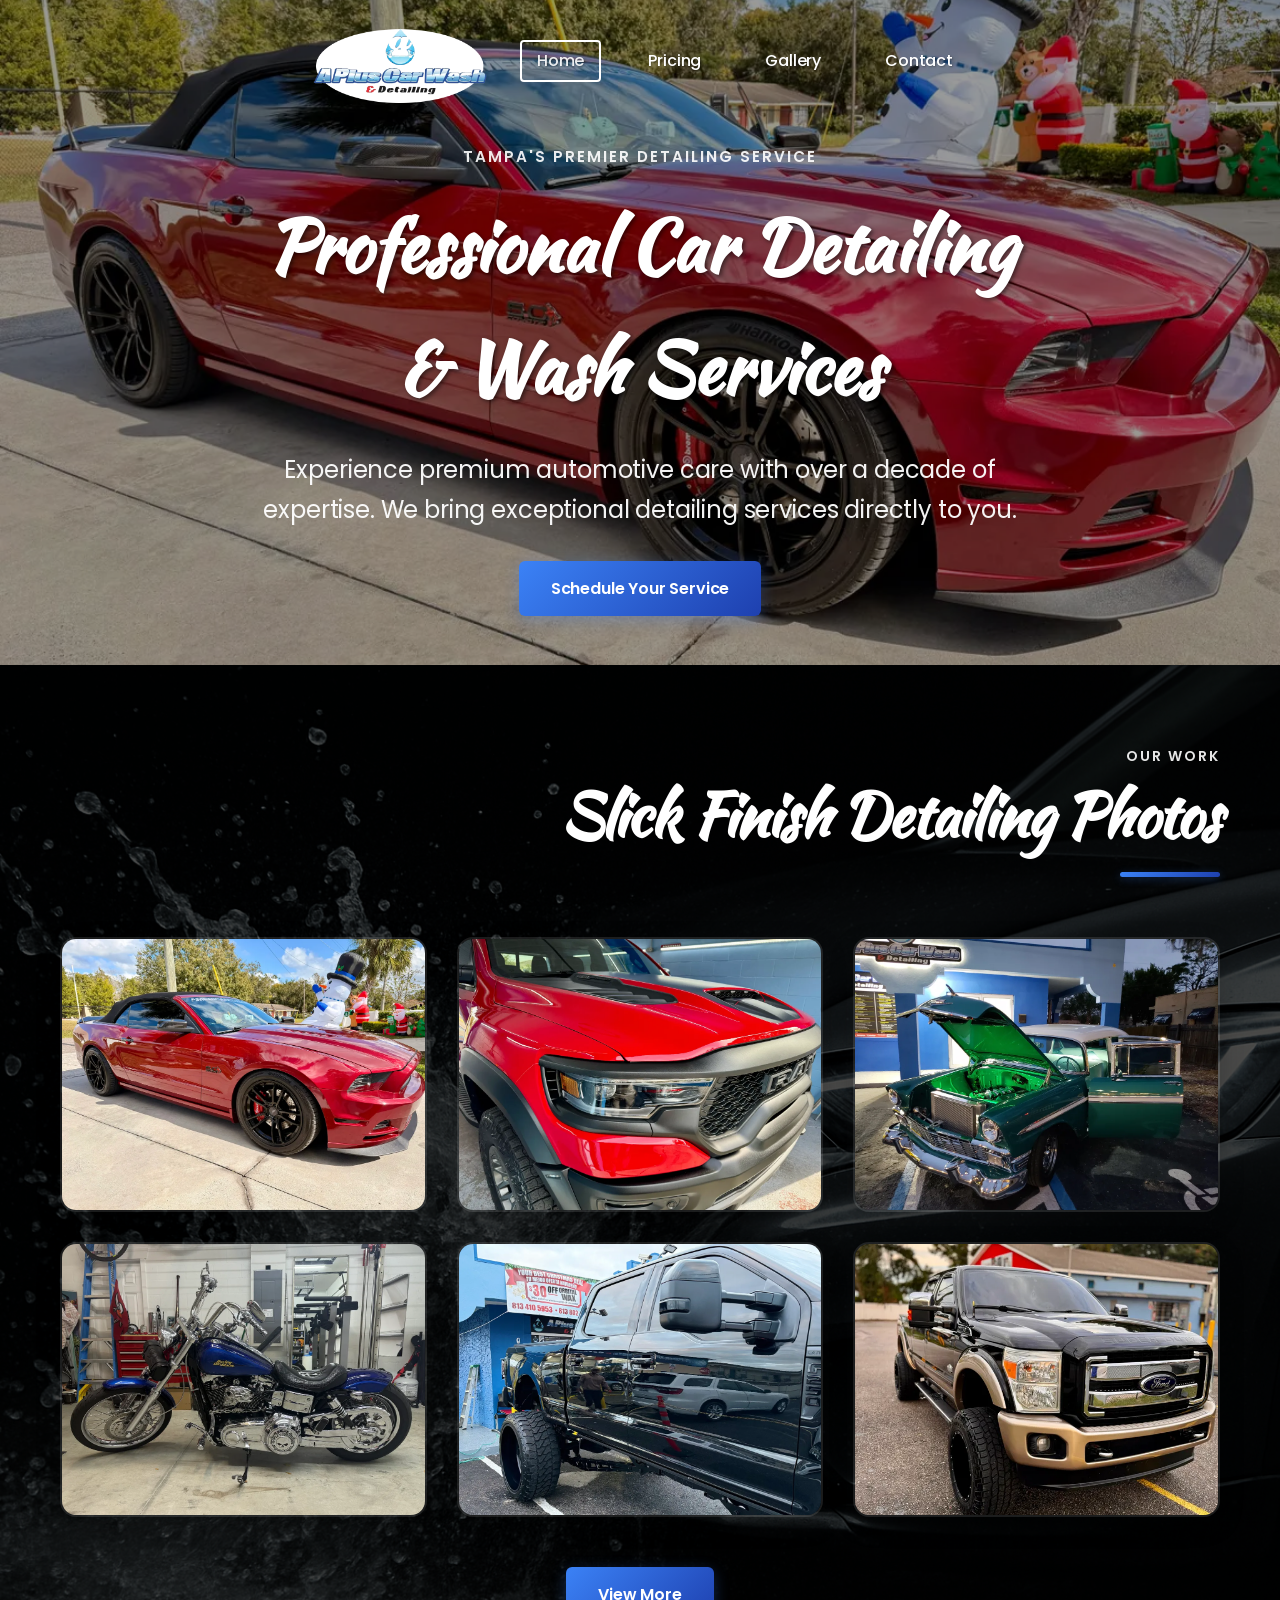
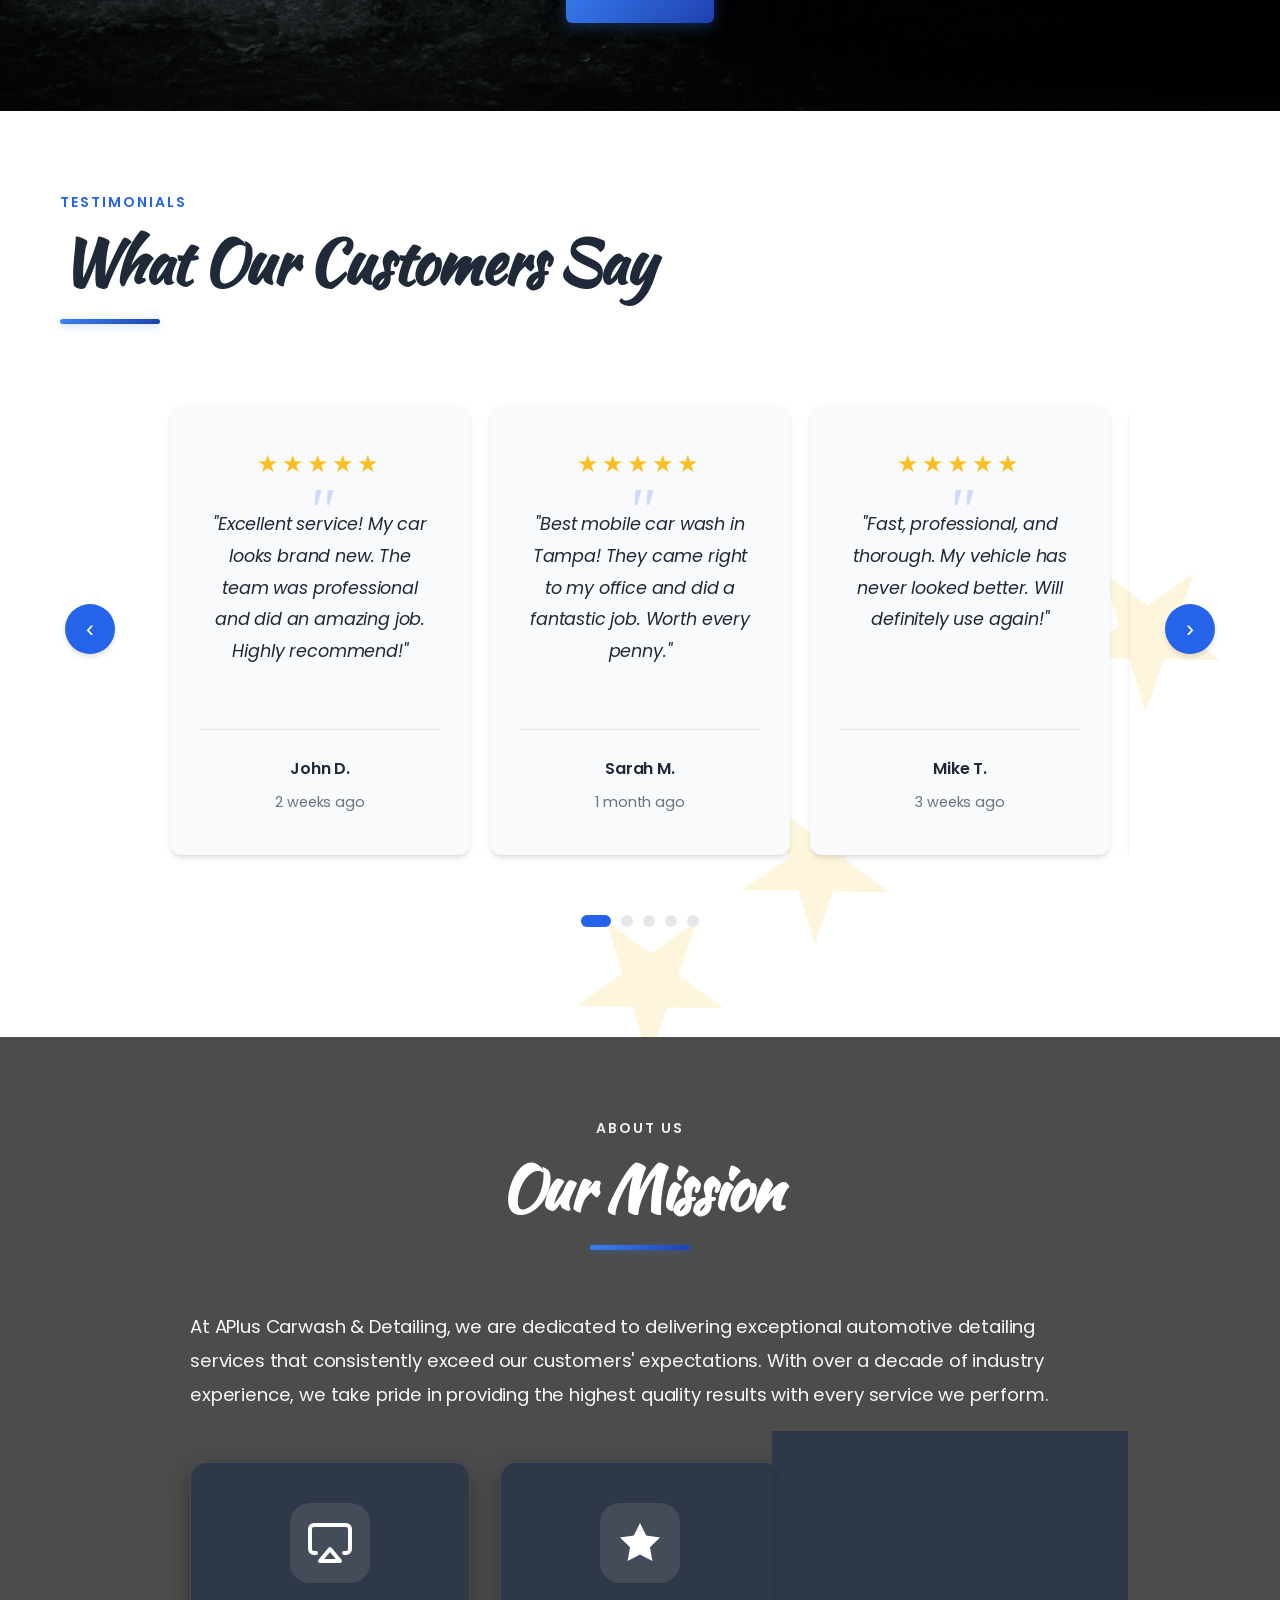
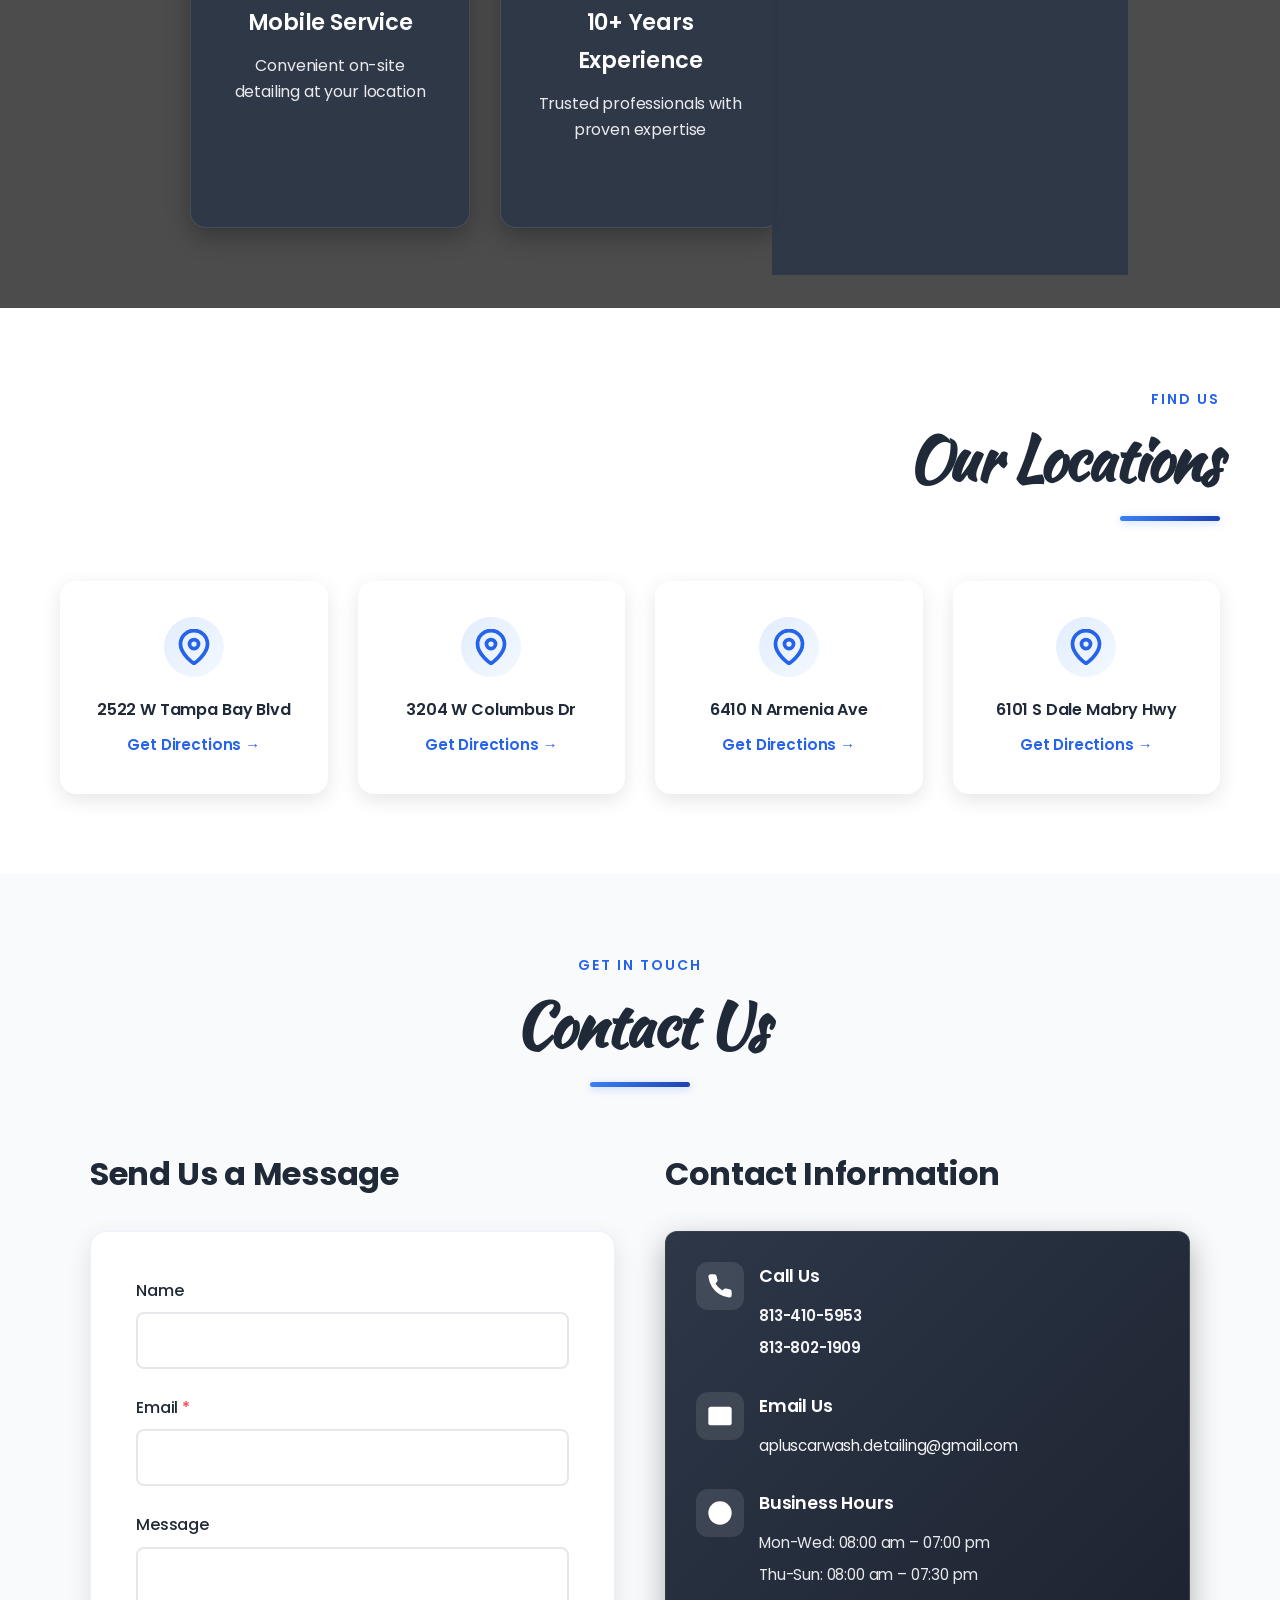
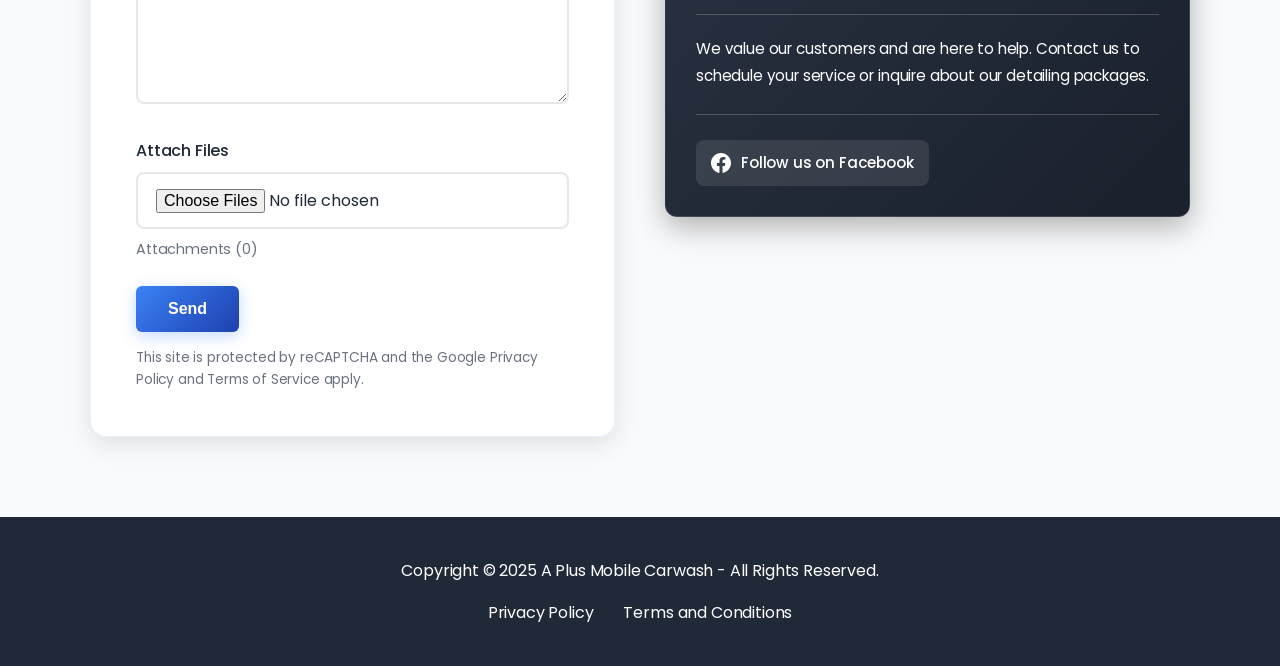
==== index.html @ 146d7528 "Site v1 created" ====
<!DOCTYPE html>
<html lang="en">
<head>
    <meta charset="UTF-8">
    <meta name="viewport" content="width=device-width, initial-scale=1.0">
    <title>APlus Carwash & Detailing</title>
    <meta name="description" content="Quality car care with over 10 years of experience. Best mobile detailing service in Tampa, FL.">
    <link rel="stylesheet" href="styles.css">
    <link rel="preconnect" href="https://fonts.googleapis.com">
    <link rel="preconnect" href="https://fonts.gstatic.com" crossorigin>
    <link href="https://fonts.googleapis.com/css2?family=Poppins:wght@300;400;600;700&family=Kaushan+Script&display=swap" rel="stylesheet">
    <!-- Google Reviews Config -->
    <script>
        window.GOOGLE_REVIEWS_CONFIG = {
            // Third-party API service configuration
            // Options: 'serpapi', 'scraperapi', 'brightdata', 'custom'
            apiService: 'serpapi',
            
            // API Key for the third-party service (get from their website)
            apiKey: 'YOUR_SERPAPI_KEY_HERE', // Replace with your SerpAPI key
            
            // Google Maps URL for your business
            mapsUrl: 'https://www.google.com/maps/place/A+Plus+Car+Wash+and+Detailing+-+Columbus/@27.9665296,-82.4980061,16z/data=!4m8!3m7!1s0x88c2c3978bbbdc47:0xfd11327e7031eb18!8m2!3d27.9665296!4d-82.4954312!9m1!1b1!16s%2Fg%2F11dfkz8l4w?entry=ttu',
            
            // Business information
            businessName: 'APlus Car Wash and Detailing',
            placeId: 'ChIJ...', // Optional: Google Place ID if you have it
            
            // Custom API endpoint (if using custom service)
            customApiEndpoint: null
        };
    </script>
</head>
<body>

    <!-- Navigation Bar -->
    <nav class="navbar">
        <div class="container">
            <div class="nav-wrapper">
                <button class="mobile-menu-toggle" id="mobileMenuToggle" aria-label="Toggle menu">
                    <span></span>
                    <span></span>
                    <span></span>
                </button>
                <a href="index.html" class="nav-logo">
                    <img src="images/banner.png" alt="A Plus Mobile Carwash Logo">
                </a>
                <ul class="nav-menu" id="navMenu">
                    <li><a href="index.html" class="nav-link active">Home</a></li>
                    <li><a href="shop.html" class="nav-link">Pricing</a></li>
                    <li><a href="gallery.html" class="nav-link">Gallery</a></li>
                    <li><a href="contact.html" class="nav-link">Contact</a></li>
                </ul>
            </div>
        </div>
    </nav>

    <!-- Hero Section -->
    <section class="hero">
        <div class="hero-slideshow">
            <div class="hero-slide active"></div>
            <div class="hero-slide"></div>
            <div class="hero-slide"></div>
            <div class="hero-slide"></div>
            <div class="hero-slide"></div>
            <div class="hero-slide"></div>
        </div>
        <div class="hero-overlay"></div>
        <div class="container">
            <div class="hero-content">
                <p class="eyebrow-text">Tampa's Premier Detailing Service</p>
                <h1>Professional Car Detailing & Wash Services</h1>
                <p class="hero-subtitle">Experience premium automotive care with over a decade of expertise. We bring exceptional detailing services directly to you.</p>
                <a href="#contact" class="btn btn-primary">Schedule Your Service</a>
            </div>
        </div>
    </section>

    <!-- Photos Section -->
    <section id="photos" class="photos-section">
        <div class="container">
            <p class="eyebrow-text">Our Work</p>
            <h2 class="section-title">Slick Finish Detailing Photos</h2>
            <div class="photos-grid">
                <div class="photo-item" data-index="0">
                    <img src="images/rs=w_1160,h_870 (1).webp" alt="Detailing Photo 1" loading="lazy">
                </div>
                <div class="photo-item" data-index="1">
                    <img src="images/rs=w_1160,h_870 (2).webp" alt="Detailing Photo 2" loading="lazy">
                </div>
                <div class="photo-item" data-index="2">
                    <img src="images/rs=w_1160,h_870 (3).webp" alt="Detailing Photo 3" loading="lazy">
                </div>
                <div class="photo-item" data-index="3">
                    <img src="images/rs=w_1160,h_870 (4).webp" alt="Detailing Photo 4" loading="lazy">
                </div>
                <div class="photo-item" data-index="4">
                    <img src="images/rs=w_1160,h_870 (5).webp" alt="Detailing Photo 5" loading="lazy">
                </div>
                <div class="photo-item" data-index="5">
                    <img src="images/rs=w_1160,h_872.webp" alt="Detailing Photo 6" loading="lazy">
                </div>
            </div>
            <div class="photos-section-cta">
                <a href="gallery.html" class="btn btn-primary">View More</a>
            </div>
        </div>
    </section>

    <!-- Reviews Section -->
    <section id="reviews" class="reviews-section">
        <div class="container">
            <p class="eyebrow-text">Testimonials</p>
            <h2 class="section-title">What Our Customers Say</h2>
            <div class="reviews-carousel-wrapper">
                <button class="carousel-btn carousel-prev" id="reviewsPrev" aria-label="Previous review">&#8249;</button>
                <div class="reviews-carousel" id="reviewsCarousel">
                    <div class="review-card">
                        <div class="review-stars">★★★★★</div>
                        <p class="review-text">"Excellent service! My car looks brand new. The team was professional and did an amazing job. Highly recommend!"</p>
                        <div class="review-author">
                            <div class="review-author-name">John D.</div>
                            <div class="review-date">2 weeks ago</div>
                        </div>
                    </div>
                    <div class="review-card">
                        <div class="review-stars">★★★★★</div>
                        <p class="review-text">"Best mobile car wash in Tampa! They came right to my office and did a fantastic job. Worth every penny."</p>
                        <div class="review-author">
                            <div class="review-author-name">Sarah M.</div>
                            <div class="review-date">1 month ago</div>
                        </div>
                    </div>
                    <div class="review-card">
                        <div class="review-stars">★★★★★</div>
                        <p class="review-text">"Fast, professional, and thorough. My vehicle has never looked better. Will definitely use again!"</p>
                        <div class="review-author">
                            <div class="review-author-name">Mike T.</div>
                            <div class="review-date">3 weeks ago</div>
                        </div>
                    </div>
                    <div class="review-card">
                        <div class="review-stars">★★★★★</div>
                        <p class="review-text">"Outstanding work! They pay attention to every detail. The car wash was thorough and my car shines!"</p>
                        <div class="review-author">
                            <div class="review-author-name">Lisa K.</div>
                            <div class="review-date">1 week ago</div>
                        </div>
                    </div>
                    <div class="review-card">
                        <div class="review-stars">★★★★★</div>
                        <p class="review-text">"Amazing service and great value. The team was friendly and my car looks perfect. Highly satisfied!"</p>
                        <div class="review-author">
                            <div class="review-author-name">Robert P.</div>
                            <div class="review-date">2 months ago</div>
                        </div>
                    </div>
                    <div class="review-card">
                        <div class="review-stars">★★★★★</div>
                        <p class="review-text">"The ceramic coating service was exceptional. My car is protected and looks incredible. These guys know their stuff!"</p>
                        <div class="review-author">
                            <div class="review-author-name">David L.</div>
                            <div class="review-date">3 weeks ago</div>
                        </div>
                    </div>
                    <div class="review-card">
                        <div class="review-stars">★★★★★</div>
                        <p class="review-text">"I've tried several detailing services in Tampa, but A Plus Mobile is by far the best. Attention to detail is unmatched."</p>
                        <div class="review-author">
                            <div class="review-author-name">Jennifer W.</div>
                            <div class="review-date">1 week ago</div>
                        </div>
                    </div>
                    <div class="review-card">
                        <div class="review-stars">★★★★★</div>
                        <p class="review-text">"Professional, punctual, and thorough. They transformed my truck from dull to showroom quality. Worth every dollar!"</p>
                        <div class="review-author">
                            <div class="review-author-name">Mark S.</div>
                            <div class="review-date">4 days ago</div>
                        </div>
                    </div>
                    <div class="review-card">
                        <div class="review-stars">★★★★★</div>
                        <p class="review-text">"Outstanding customer service and incredible results. They went above and beyond to make sure I was happy. Will definitely return!"</p>
                        <div class="review-author">
                            <div class="review-author-name">Amanda R.</div>
                            <div class="review-date">5 days ago</div>
                        </div>
                    </div>
                    <div class="review-card">
                        <div class="review-stars">★★★★★</div>
                        <p class="review-text">"The engine bay cleaning was impressive - looks brand new! Very reasonable pricing for the quality of work provided."</p>
                        <div class="review-author">
                            <div class="review-author-name">Thomas H.</div>
                            <div class="review-date">1 month ago</div>
                        </div>
                    </div>
                    <div class="review-card">
                        <div class="review-stars">★★★★★</div>
                        <p class="review-text">"Prompt, professional, and price-competitive. My car has never been cleaner. The interior detailing was exceptional!"</p>
                        <div class="review-author">
                            <div class="review-author-name">Nicole B.</div>
                            <div class="review-date">2 weeks ago</div>
                        </div>
                    </div>
                    <div class="review-card">
                        <div class="review-stars">★★★★★</div>
                        <p class="review-text">"Great communication from booking to completion. They took care of my vehicle like it was their own. Highly recommend to anyone!"</p>
                        <div class="review-author">
                            <div class="review-author-name">Christopher M.</div>
                            <div class="review-date">6 days ago</div>
                        </div>
                    </div>
                    <div class="review-card">
                        <div class="review-stars">★★★★★</div>
                        <p class="review-text">"The clay bar treatment made a huge difference. Paint feels smooth as glass now. Very knowledgeable team and excellent service!"</p>
                        <div class="review-author">
                            <div class="review-author-name">Michelle F.</div>
                            <div class="review-date">1 week ago</div>
                        </div>
                    </div>
                    <div class="review-card">
                        <div class="review-stars">★★★★★</div>
                        <p class="review-text">"Scheduled same-day service and they delivered. My car looks amazing and the convenience of mobile service is unbeatable!"</p>
                        <div class="review-author">
                            <div class="review-author-name">James K.</div>
                            <div class="review-date">3 days ago</div>
                        </div>
                    </div>
                </div>
                <button class="carousel-btn carousel-next" id="reviewsNext" aria-label="Next review">&#8250;</button>
            </div>
            <div class="reviews-dots" id="reviewsDots"></div>
        </div>
    </section>

    <!-- About Section -->
    <section id="about" class="about-section">
        <div class="about-background-overlay"></div>
        <div class="container">
            <p class="eyebrow-text">About Us</p>
            <h2 class="section-title">Our Mission</h2>
            <div class="about-content">
                <div class="about-text">
                    <p>At APlus Carwash & Detailing, we are dedicated to delivering exceptional automotive detailing services that consistently exceed our customers' expectations. With over a decade of industry experience, we take pride in providing the highest quality results with every service we perform.</p>
                    <div class="features-grid">
                        <div class="feature-card">
                            <div class="feature-icon">
                                <svg xmlns="http://www.w3.org/2000/svg" viewBox="0 0 24 24" fill="none" stroke="currentColor" stroke-width="2" stroke-linecap="round" stroke-linejoin="round">
                                    <path d="M5 17H4a2 2 0 0 1-2-2V5a2 2 0 0 1 2-2h16a2 2 0 0 1 2 2v10a2 2 0 0 1-2 2h-1"></path>
                                    <polygon points="12 15 17 21 7 21 12 15"></polygon>
                                </svg>
                            </div>
                            <h4>Mobile Service</h4>
                            <p>Convenient on-site detailing at your location</p>
                        </div>
                        <div class="feature-card">
                            <div class="feature-icon">
                                <svg xmlns="http://www.w3.org/2000/svg" viewBox="0 0 24 24" fill="currentColor" stroke="currentColor" stroke-width="0">
                                    <path d="M12 2l3.09 6.26L22 9.27l-5 4.87 1.18 6.88L12 17.77l-6.18 3.25L7 14.14 2 9.27l6.91-1.01L12 2z"/>
                                </svg>
                            </div>
                            <h4>10+ Years Experience</h4>
                            <p>Trusted professionals with proven expertise</p>
                        </div>
                        <div class="feature-card">
                            <div class="feature-icon">
                                <svg xmlns="http://www.w3.org/2000/svg" viewBox="0 0 24 24" fill="none" stroke="currentColor" stroke-width="2" stroke-linecap="round" stroke-linejoin="round">
                                    <polygon points="12 2 15.09 8.26 22 9.27 17 14.14 18.18 21.02 12 17.77 5.82 21.02 7 14.14 2 9.27 8.91 8.26 12 2"></polygon>
                                </svg>
                            </div>
                            <h4>Quality Results</h4>
                            <p>Premium service that exceeds expectations</p>
                        </div>
                    </div>
                </div>
            </div>
        </div>
    </section>

    <!-- Image Modal/Carousel -->
    <div id="imageModal" class="image-modal">
        <button class="modal-close" id="modalClose" aria-label="Close modal">&times;</button>
        <button class="modal-nav modal-prev" id="modalPrev" aria-label="Previous image">&#8249;</button>
        <button class="modal-nav modal-next" id="modalNext" aria-label="Next image">&#8250;</button>
        <div class="modal-content">
            <img id="modalImage" src="" alt="Detailing Photo">
        </div>
        <div class="modal-info">
            <span id="imageCounter">1 / 6</span>
        </div>
        <div class="modal-dots">
            <!-- Dots will be generated by JavaScript -->
        </div>
    </div>

    <!-- Locations Section -->
    <section class="locations-section">
        <div class="container">
            <p class="eyebrow-text">Find Us</p>
            <h2 class="section-title">Our Locations</h2>
            <div class="locations-grid">
                <div class="location-card" data-location-image="images/stroefront1.webp">
                    <div class="location-icon">
                        <svg xmlns="http://www.w3.org/2000/svg" viewBox="0 0 24 24" fill="none" stroke="currentColor" stroke-width="2" stroke-linecap="round" stroke-linejoin="round">
                            <path d="M21 10c0 7-9 13-9 13s-9-6-9-13a9 9 0 0 1 18 0z"></path>
                            <circle cx="12" cy="10" r="3"></circle>
                        </svg>
                    </div>
                    <p class="location-address">2522 W Tampa Bay Blvd</p>
                    <a href="https://maps.google.com/?q=2522+W+Tampa+Bay+Blvd+%231864" target="_blank" class="location-link">Get Directions →</a>
                </div>
                <div class="location-card" data-location-image="images/3204-location.png">
                    <div class="location-icon">
                        <svg xmlns="http://www.w3.org/2000/svg" viewBox="0 0 24 24" fill="none" stroke="currentColor" stroke-width="2" stroke-linecap="round" stroke-linejoin="round">
                            <path d="M21 10c0 7-9 13-9 13s-9-6-9-13a9 9 0 0 1 18 0z"></path>
                            <circle cx="12" cy="10" r="3"></circle>
                        </svg>
                    </div>
                    <p class="location-address">3204 W Columbus Dr</p>
                    <a href="https://maps.google.com/?q=3204+W+Columbus+Dr" target="_blank" class="location-link">Get Directions →</a>
                </div>
                <div class="location-card" data-location-image="images/armenia-location.webp">
                    <div class="location-icon">
                        <svg xmlns="http://www.w3.org/2000/svg" viewBox="0 0 24 24" fill="none" stroke="currentColor" stroke-width="2" stroke-linecap="round" stroke-linejoin="round">
                            <path d="M21 10c0 7-9 13-9 13s-9-6-9-13a9 9 0 0 1 18 0z"></path>
                            <circle cx="12" cy="10" r="3"></circle>
                        </svg>
                    </div>
                    <p class="location-address">6410 N Armenia Ave</p>
                    <a href="https://maps.google.com/?q=6410+N+Armenia+Ave" target="_blank" class="location-link">Get Directions →</a>
                </div>
                <div class="location-card" data-location-image="images/dale-location.webp">
                    <div class="location-icon">
                        <svg xmlns="http://www.w3.org/2000/svg" viewBox="0 0 24 24" fill="none" stroke="currentColor" stroke-width="2" stroke-linecap="round" stroke-linejoin="round">
                            <path d="M21 10c0 7-9 13-9 13s-9-6-9-13a9 9 0 0 1 18 0z"></path>
                            <circle cx="12" cy="10" r="3"></circle>
                        </svg>
                    </div>
                    <p class="location-address">6101 S Dale Mabry Hwy</p>
                    <a href="https://maps.google.com/?q=6101+S+Dale+Mabry+Hwy" target="_blank" class="location-link">Get Directions →</a>
                </div>
            </div>
        </div>
    </section>

    <!-- Contact Section -->
    <section id="contact" class="contact-section">
        <div class="container">
            <p class="eyebrow-text">Get In Touch</p>
            <h2 class="section-title">Contact Us</h2>
            <div class="contact-wrapper">
                <div class="contact-form-container">
                    <h3>Send Us a Message</h3>
                    <form id="contactForm" class="contact-form">
                        <div class="form-group">
                            <label for="name">Name</label>
                            <input type="text" id="name" name="name" required>
                        </div>
                        <div class="form-group">
                            <label for="email">Email <span class="required">*</span></label>
                            <input type="email" id="email" name="email" required>
                        </div>
                        <div class="form-group">
                            <label for="message">Message</label>
                            <textarea id="message" name="message" rows="5" required></textarea>
                        </div>
                        <div class="form-group">
                            <label for="file">Attach Files</label>
                            <input type="file" id="file" name="file" multiple>
                            <p class="file-info">Attachments (0)</p>
                        </div>
                        <button type="submit" class="btn btn-primary">Send</button>
                        <p class="form-note">This site is protected by reCAPTCHA and the Google Privacy Policy and Terms of Service apply.</p>
                    </form>
                </div>
                
                <div class="contact-info">
                    <h3 class="contact-info-heading">Contact Information</h3>
                    <div class="info-card info-card-primary">
                        <div class="contact-quick-info">
                            <div class="quick-info-item">
                                <div class="quick-info-icon">
                                    <svg xmlns="http://www.w3.org/2000/svg" viewBox="0 0 24 24" fill="none" stroke="currentColor" stroke-width="2" stroke-linecap="round" stroke-linejoin="round">
                                        <path d="M22 16.92v3a2 2 0 0 1-2.18 2 19.79 19.79 0 0 1-8.63-3.07 19.5 19.5 0 0 1-6-6 19.79 19.79 0 0 1-3.07-8.67A2 2 0 0 1 4.11 2h3a2 2 0 0 1 2 1.72 12.84 12.84 0 0 0 .7 2.81 2 2 0 0 1-.45 2.11L8.09 9.91a16 16 0 0 0 6 6l1.27-1.27a2 2 0 0 1 2.11-.45 12.84 12.84 0 0 0 2.81.7A2 2 0 0 1 22 16.92z"></path>
                                    </svg>
                                </div>
                                <div class="quick-info-content">
                                    <h4>Call Us</h4>
                                    <p class="phone">813-410-5953</p>
                                    <p class="phone">813-802-1909</p>
                                </div>
                            </div>
                            <div class="quick-info-item">
                                <div class="quick-info-icon">
                                    <svg xmlns="http://www.w3.org/2000/svg" viewBox="0 0 24 24" fill="none" stroke="currentColor" stroke-width="2" stroke-linecap="round" stroke-linejoin="round">
                                        <path d="M4 4h16c1.1 0 2 .9 2 2v12c0 1.1-.9 2-2 2H4c-1.1 0-2-.9-2-2V6c0-1.1.9-2 2-2z"></path>
                                        <polyline points="22,6 12,13 2,6"></polyline>
                                    </svg>
                                </div>
                                <div class="quick-info-content">
                                    <h4>Email Us</h4>
                                    <p class="email"><a href="mailto:apluscarwash.detailing@gmail.com">apluscarwash.detailing@gmail.com</a></p>
                                </div>
                            </div>
                            <div class="quick-info-item">
                                <div class="quick-info-icon">
                                    <svg xmlns="http://www.w3.org/2000/svg" viewBox="0 0 24 24" fill="none" stroke="currentColor" stroke-width="2" stroke-linecap="round" stroke-linejoin="round">
                                        <circle cx="12" cy="12" r="10"></circle>
                                        <polyline points="12 6 12 12 16 14"></polyline>
                                    </svg>
                                </div>
                                <div class="quick-info-content">
                                    <h4>Business Hours</h4>
                                    <p>Mon-Wed: 08:00 am – 07:00 pm</p>
                                    <p>Thu-Sun: 08:00 am – 07:30 pm</p>
                                </div>
                            </div>
                        </div>
                        <p class="contact-note">We value our customers and are here to help. Contact us to schedule your service or inquire about our detailing packages.</p>
                        <div class="social-media">
                            <a href="https://www.facebook.com/apluscarwashtampabay/" target="_blank" rel="noopener noreferrer" class="social-icon facebook-icon" aria-label="Visit our Facebook page">
                                <svg xmlns="http://www.w3.org/2000/svg" viewBox="0 0 24 24" fill="currentColor" width="24" height="24">
                                    <path d="M24 12.073c0-6.627-5.373-12-12-12s-12 5.373-12 12c0 5.99 4.388 10.954 10.125 11.854v-8.385H7.078v-3.47h3.047V9.43c0-3.007 1.792-4.669 4.533-4.669 1.312 0 2.686.235 2.686.235v2.953H15.83c-1.491 0-1.956.925-1.956 1.874v2.25h3.328l-.532 3.47h-2.796v8.385C19.612 23.027 24 18.062 24 12.073z"/>
                                </svg>
                                <span>Follow us on Facebook</span>
                            </a>
                        </div>
                    </div>
                </div>
            </div>
        </div>
    </section>

    <!-- Footer -->
    <footer class="footer">
        <div class="container">
            <p>Copyright © 2025 A Plus Mobile Carwash - All Rights Reserved.</p>
            <div class="footer-links">
                <a href="#privacy">Privacy Policy</a>
                <a href="#terms">Terms and Conditions</a>
            </div>
        </div>
    </footer>

    <script src="script.js"></script>
</body>
</html>
---- styles.css ----
/* Reset & Base Styles */
* {
    margin: 0;
    padding: 0;
    box-sizing: border-box;
}

:root {
    --primary-color: #2563eb;
    --primary-dark: #1e40af;
    --secondary-color: #10b981;
    --text-dark: #1f2937;
    --text-light: #6b7280;
    --bg-light: #f9fafb;
    --bg-white: #ffffff;
    --border-color: #e5e7eb;
    --shadow: 0 4px 6px -1px rgba(0, 0, 0, 0.1), 0 2px 4px -1px rgba(0, 0, 0, 0.06);
    --shadow-lg: 0 10px 15px -3px rgba(0, 0, 0, 0.1), 0 4px 6px -2px rgba(0, 0, 0, 0.05);
    
    /* Soap bubble and water theme colors */
    --water-blue: #3b82f6;
    --water-light: #60a5fa;
    --water-dark: #1e40af;
    --soap-bubble: rgba(59, 130, 246, 0.1);
    --bubble-gradient: linear-gradient(135deg, rgba(59, 130, 246, 0.15) 0%, rgba(147, 197, 253, 0.1) 100%);
    --water-gradient: linear-gradient(135deg, #3b82f6 0%, #1e40af 100%);
}

body {
    font-family: 'Poppins', sans-serif;
    line-height: 1.7;
    color: var(--text-dark);
    background-color: var(--bg-white);
    overflow-x: hidden;
    font-weight: 400;
    letter-spacing: -0.01em;
}

h1 {
    font-family: "Kaushan Script", cursive;
}

h2 {
    font-family: "Kaushan Script", cursive;
}

.container {
    max-width: 1200px;
    margin: 0 auto;
    padding: 0 20px;
}

/* Cookie Notice */
.cookie-notice {
    position: fixed;
    bottom: 0;
    left: 0;
    right: 0;
    background: var(--text-dark);
    color: white;
    padding: 20px;
    z-index: 1000;
    transform: translateY(100%);
    transition: transform 0.3s ease;
    box-shadow: var(--shadow-lg);
}

.cookie-notice.show {
    transform: translateY(0);
}

.cookie-content {
    max-width: 1200px;
    margin: 0 auto;
    display: flex;
    align-items: center;
    justify-content: space-between;
    gap: 20px;
    flex-wrap: wrap;
}

.cookie-content p {
    flex: 1;
    min-width: 250px;
}

.btn-cookie {
    background: var(--primary-color);
    color: white;
    border: none;
    padding: 12px 30px;
    border-radius: 6px;
    cursor: pointer;
    font-weight: 600;
    transition: background 0.3s ease;
}

.btn-cookie:hover {
    background: var(--primary-dark);
}

/* Navigation Bar */
.navbar {
    background: transparent;
    box-shadow: none;
    position: fixed;
    top: 0;
    left: 0;
    right: 0;
    z-index: 999;
    padding: 16px 0;
    transition: background 0.3s ease, box-shadow 0.3s ease;
    width: 100%;
}

.navbar.scrolled {
    background: var(--bg-white);
    box-shadow: var(--shadow);
}

.nav-wrapper {
    display: flex;
    justify-content: center;
    align-items: center;
    position: relative;
    gap: 30px;
}

.nav-logo {
    display: block;
    text-decoration: none;
    transition: transform 0.3s ease, opacity 0.3s ease;
    flex-shrink: 0;
    z-index: 2;
}

.nav-logo img {
    height: 90px;
    width: auto;
    max-width: 300px;
    display: block;
    object-fit: contain;
}

.nav-logo:hover {
    transform: scale(1.05);
    opacity: 0.9;
}

.nav-menu {
    display: flex;
    list-style: none;
    gap: 30px;
    align-items: center;
    margin: 0;
    padding: 0;
}

.nav-link {
    color: var(--text-dark);
    text-decoration: none;
    font-weight: 500;
    transition: color 0.3s ease, border-color 0.3s ease;
    position: relative;
    padding: 5px 15px;
    border: 2px solid transparent;
    border-radius: 4px;
    display: inline-block;
}

.navbar:not(.scrolled) .nav-link {
    color: white;
    text-shadow: 1px 1px 2px rgba(0, 0, 0, 0.3);
}

.navbar:not(.scrolled) .nav-link:not(.active) {
    border-color: transparent;
}


.navbar.scrolled .nav-link:not(.active) {
    border-color: transparent;
}

.nav-link:hover,
.nav-link.active {
    color: var(--primary-color);
}

.navbar:not(.scrolled) .nav-link:hover,
.navbar:not(.scrolled) .nav-link.active {
    color: rgba(255, 255, 255, 0.9);
}

.nav-link.active::after {
    display: none;
}

.nav-link.active {
    border-color: white !important;
}

.navbar:not(.scrolled) .nav-link.active {
    border-color: white !important;
}

.navbar.scrolled .nav-link.active {
    border-color: var(--primary-color) !important;
}

.mobile-menu-toggle {
    display: none;
    flex-direction: column;
    background: none;
    border: none;
    cursor: pointer;
    gap: 5px;
    padding: 5px;
    position: absolute;
    right: 0;
    top: 0;
    z-index: 10;
}

.mobile-menu-toggle span {
    width: 25px;
    height: 3px;
    background: var(--text-dark);
    transition: all 0.3s ease;
    border-radius: 2px;
}

.navbar:not(.scrolled) .mobile-menu-toggle span {
    background: white;
}

/* Hero Section */
.hero {
    position: relative;
    color: white;
    padding: 144px 0 40px;
    text-align: center;
    overflow: visible;
    min-height: 400px;
    display: flex;
    align-items: center;
    margin-top: 0;
    z-index: 1;
}

.hero-slideshow {
    position: absolute;
    top: 0;
    left: 0;
    right: 0;
    bottom: 0;
    z-index: 0;
    height: 100%;
    width: 100%;
}

.hero-slide {
    position: absolute;
    top: 0;
    left: 0;
    right: 0;
    bottom: 0;
    background-size: cover;
    background-position: center;
    background-repeat: no-repeat;
    opacity: 0;
    transition: opacity 2s ease-in-out;
}

.hero-slide.active {
    opacity: 1;
}

.hero-slide:nth-child(1) {
    background-image: url('images/rs=w_1160,h_870 (1).webp');
}

.hero-slide:nth-child(2) {
    background-image: url('images/rs=w_1160,h_870 (2).webp');
}

.hero-slide:nth-child(3) {
    background-image: url('images/rs=w_1160,h_870 (3).webp');
}

/* Hero Background Image for Pricing Page */
.hero-background-image {
    position: absolute;
    top: -70px;
    left: 0;
    right: 0;
    bottom: 0;
    z-index: 0;
    height: calc(100% + 70px);
    min-height: calc(100% + 70px);
    background-image: url('images/rs=w_1160,h_870 (1).webp');
    background-size: cover;
    background-position: center;
    background-repeat: no-repeat;
}

.hero-pricing {
    min-height: 350px;
}

.hero-pricing .hero-overlay {
    top: -70px;
    height: calc(100% + 70px);
}

.hero-pricing .hero-content {
    position: relative;
    z-index: 2;
}

/* Page-specific hero background images */
.hero-pricing .hero-background-image {
    background-image: url('images/rs=w_1160,h_870 (2).webp');
}

.hero-gallery .hero-background-image {
    background-image: url('images/rs=w_1160,h_870 (3).webp');
}

.hero-about .hero-background-image {
    background-image: url('images/rs=w_1160,h_870 (4).webp');
}

.hero-contact .hero-background-image {
    background-image: url('images/rs=w_1160,h_870 (5).webp');
}

.hero-gallery,
.hero-about,
.hero-contact {
    min-height: 350px;
}

.hero-gallery .hero-overlay,
.hero-about .hero-overlay,
.hero-contact .hero-overlay {
    top: -70px;
    height: calc(100% + 70px);
}

.hero-gallery .hero-content,
.hero-about .hero-content,
.hero-contact .hero-content {
    position: relative;
    z-index: 2;
}

.hero-slide:nth-child(4) {
    background-image: url('images/rs=w_1160,h_870 (4).webp');
}

.hero-slide:nth-child(5) {
    background-image: url('images/rs=w_1160,h_870 (5).webp');
}

.hero-slide:nth-child(6) {
    background-image: url('images/rs=w_1160,h_872.webp');
}

.hero-overlay {
    position: absolute;
    top: 0;
    left: 0;
    right: 0;
    bottom: 0;
    background: rgba(0, 0, 0, 0.4);
    z-index: 1;
    height: 100%;
    width: 100%;
}

.hero-content {
    position: relative;
    z-index: 2;
    max-width: 800px;
    margin: 0 auto;
    width: 100%;
}

.hero-logo {
    max-width: 78px;
    width: 100%;
    height: auto;
    margin-bottom: 15px;
    filter: drop-shadow(0 4px 6px rgba(0, 0, 0, 0.3));
    animation: fadeInDown 0.8s ease-out;
}

@keyframes fadeInDown {
    from {
        opacity: 0;
        transform: translateY(-20px);
    }
    to {
        opacity: 1;
        transform: translateY(0);
    }
}

.hero h1 {
    font-size: 4.5rem;
    font-weight: 700;
    margin-bottom: 20px;
    text-shadow: 2px 2px 4px rgba(0, 0, 0, 0.5);
}

.hero-subtitle {
    font-size: 1.5rem;
    margin-bottom: 30px;
    opacity: 0.95;
}

/* Buttons */
.btn {
    display: inline-block;
    padding: 14px 32px;
    border-radius: 6px;
    text-decoration: none;
    font-weight: 600;
    transition: all 0.3s ease;
    border: none;
    cursor: pointer;
    font-size: 1rem;
}

.btn-primary {
    background: var(--water-gradient);
    color: white;
    position: relative;
    overflow: hidden;
    box-shadow: 0 4px 15px rgba(59, 130, 246, 0.3);
}

.btn-primary::before {
    content: '';
    position: absolute;
    top: 50%;
    left: 50%;
    width: 0;
    height: 0;
    border-radius: 50%;
    background: rgba(255, 255, 255, 0.3);
    transform: translate(-50%, -50%);
    transition: width 0.6s, height 0.6s;
}

.btn-primary:hover::before {
    width: 300px;
    height: 300px;
}

.btn-primary:hover {
    background: var(--water-gradient);
    transform: translateY(-3px);
    box-shadow: 0 6px 20px rgba(59, 130, 246, 0.4);
}

.btn-primary:active {
    transform: translateY(-1px);
}

.btn-outline {
    background: transparent;
    color: var(--primary-color);
    border: 2px solid var(--primary-color);
}

.btn-outline:hover {
    background: var(--primary-color);
    color: white;
}

/* Section Styles */
.eyebrow-text {
    font-size: 0.875rem;
    font-weight: 600;
    text-transform: uppercase;
    letter-spacing: 2px;
    color: var(--primary-color);
    text-align: center;
    margin-bottom: 12px;
    display: block;
}

.hero .eyebrow-text {
    color: rgba(255, 255, 255, 0.9);
    font-size: 0.95rem;
    margin-bottom: 15px;
}

.about-section .eyebrow-text,
.photos-section .eyebrow-text {
    color: rgba(255, 255, 255, 0.9);
}

.section-title {
    font-size: 3.75rem;
    font-weight: 700;
    text-align: center;
    margin-bottom: 60px;
    color: var(--text-dark);
    position: relative;
    padding-bottom: 25px;
    margin-top: 0;
    letter-spacing: -0.02em;
    line-height: 1.2;
}

.section-title::after {
    content: '';
    position: absolute;
    bottom: 0;
    left: 50%;
    transform: translateX(-50%);
    width: 100px;
    height: 5px;
    background: var(--water-gradient);
    border-radius: 10px;
    box-shadow: 0 2px 8px rgba(59, 130, 246, 0.3);
}


/* About Section */
.about-section {
    padding: 80px 0;
    position: relative;
    background-image: url('images/stroefront1.webp');
    background-size: cover;
    background-position: center;
    background-repeat: no-repeat;
    background-attachment: fixed;
}

.about-background-overlay {
    position: absolute;
    top: 0;
    left: 0;
    right: 0;
    bottom: 0;
    background: rgba(0, 0, 0, 0.7);
    z-index: 0;
}

.about-section .container {
    position: relative;
    z-index: 1;
}

.about-content {
    max-width: 900px;
    margin: 0 auto;
}

.about-section .section-title {
    color: white;
}

.about-text h3 {
    font-size: 2.25rem;
    margin-bottom: 25px;
    color: white;
    font-weight: 700;
    letter-spacing: -0.02em;
    line-height: 1.3;
}

.about-text p {
    font-size: 1.15rem;
    color: rgba(255, 255, 255, 0.95);
    margin-bottom: 45px;
    line-height: 1.85;
    font-weight: 400;
}

/* About Page Unique Sections */
.about-story-section {
    padding: 100px 0;
    background: var(--bg-light);
}

.story-content {
    max-width: 900px;
    margin: 0 auto;
}

.story-text h2 {
    font-size: 2.5rem;
    font-weight: 700;
    color: var(--text-dark);
    margin-bottom: 30px;
    line-height: 1.2;
}

.story-text .lead-text {
    font-size: 1.3rem;
    color: var(--primary-color);
    font-weight: 600;
    margin-bottom: 30px;
    line-height: 1.6;
}

.story-text p {
    font-size: 1.1rem;
    color: var(--text-dark);
    line-height: 1.8;
    margin-bottom: 25px;
}

/* Values Section */
.values-section {
    padding: 100px 0;
    background: white;
}

.values-grid {
    display: grid;
    grid-template-columns: repeat(auto-fit, minmax(250px, 1fr));
    gap: 40px;
    margin-top: 60px;
}

.value-card {
    text-align: center;
    padding: 40px 30px;
    background: var(--bg-light);
    border-radius: 16px;
    transition: transform 0.3s ease, box-shadow 0.3s ease;
}

.value-card:hover {
    transform: translateY(-8px);
    box-shadow: var(--shadow-lg);
}

.value-number {
    font-size: 3rem;
    font-weight: 700;
    color: var(--primary-color);
    margin-bottom: 20px;
    opacity: 0.2;
}

.value-card h3 {
    font-size: 1.5rem;
    font-weight: 700;
    color: var(--text-dark);
    margin-bottom: 15px;
}

.value-card p {
    font-size: 1rem;
    color: var(--text-light);
    line-height: 1.7;
}

/* Why Choose Section */
.why-choose-section {
    padding: 100px 0;
    background: var(--bg-light);
}

.why-choose-content {
    max-width: 900px;
    margin: 0 auto;
}

.why-choose-text h2 {
    font-size: 2.5rem;
    font-weight: 700;
    color: var(--text-dark);
    margin-bottom: 50px;
    line-height: 1.2;
}

.benefits-list {
    display: flex;
    flex-direction: column;
    gap: 30px;
}

.benefit-item {
    display: flex;
    gap: 25px;
    align-items: flex-start;
}

.benefit-icon {
    width: 50px;
    height: 50px;
    background: var(--primary-color);
    border-radius: 12px;
    display: flex;
    align-items: center;
    justify-content: center;
    flex-shrink: 0;
    color: white;
}

.benefit-icon svg {
    width: 24px;
    height: 24px;
}

.benefit-content h4 {
    font-size: 1.4rem;
    font-weight: 700;
    color: var(--text-dark);
    margin-bottom: 10px;
}

.benefit-content p {
    font-size: 1rem;
    color: var(--text-light);
    line-height: 1.7;
}

/* Stats Section */
.stats-section {
    padding: 80px 0;
    background: var(--primary-color);
    color: white;
}

.stats-grid {
    display: grid;
    grid-template-columns: repeat(auto-fit, minmax(200px, 1fr));
    gap: 40px;
}

.stat-card {
    text-align: center;
    padding: 30px;
}

.stat-number {
    font-size: 3.5rem;
    font-weight: 700;
    margin-bottom: 10px;
    line-height: 1;
}

.stat-label {
    font-size: 1.1rem;
    opacity: 0.9;
    font-weight: 500;
}

/* About CTA Section */
.about-cta-section {
    padding: 100px 0;
    background: white;
}

.cta-content {
    text-align: center;
    max-width: 700px;
    margin: 0 auto;
}

.cta-content h2 {
    font-size: 2.5rem;
    font-weight: 700;
    color: var(--text-dark);
    margin-bottom: 20px;
}

.cta-content p {
    font-size: 1.2rem;
    color: var(--text-light);
    margin-bottom: 40px;
    line-height: 1.7;
}

.cta-buttons {
    display: flex;
    gap: 20px;
    justify-content: center;
    flex-wrap: wrap;
}

.btn-secondary {
    background: transparent;
    color: var(--primary-color);
    border: 2px solid var(--primary-color);
    padding: 15px 40px;
    border-radius: 8px;
    font-weight: 600;
    text-decoration: none;
    transition: all 0.3s ease;
    display: inline-block;
}

.btn-secondary:hover {
    background: var(--primary-color);
    color: white;
    transform: translateY(-2px);
    box-shadow: var(--shadow);
}

.features-grid {
    display: grid;
    grid-template-columns: repeat(auto-fit, minmax(250px, 1fr));
    gap: 30px;
    margin-top: 50px;
}

.feature-card {
    background: rgba(45, 55, 72, 0.9);
    padding: 40px 30px;
    border-radius: 16px;
    text-align: center;
    box-shadow: 0 8px 25px rgba(0, 0, 0, 0.3);
    transition: all 0.4s cubic-bezier(0.4, 0, 0.2, 1);
    backdrop-filter: blur(10px);
    border: 1px solid rgba(255, 255, 255, 0.1);
    animation: fadeInUp 0.6s ease-out;
}

.feature-card:hover {
    transform: translateY(-8px) scale(1.02);
    box-shadow: 0 15px 35px rgba(0, 0, 0, 0.4);
    background: rgba(45, 55, 72, 0.95);
    border-color: rgba(255, 255, 255, 0.2);
}

@keyframes fadeInUp {
    from {
        opacity: 0;
        transform: translateY(30px);
    }
    to {
        opacity: 1;
        transform: translateY(0);
    }
}

.feature-icon {
    font-size: 3rem;
    margin-bottom: 20px;
    display: flex;
    align-items: center;
    justify-content: center;
    width: 80px;
    height: 80px;
    margin: 0 auto 20px;
    border-radius: 20px;
    background: rgba(255, 255, 255, 0.1);
    padding: 15px;
    transition: all 0.3s ease;
}

.feature-icon svg {
    width: 48px;
    height: 48px;
    stroke-width: 2;
    stroke: white;
    fill: none;
}

.feature-icon:has(svg[fill="currentColor"]) svg {
    fill: white;
    stroke: none;
}

.feature-card:hover .feature-icon {
    transform: scale(1.1) rotate(5deg);
    background: rgba(255, 255, 255, 0.2);
}

.feature-card h4 {
    font-size: 1.4rem;
    margin-bottom: 12px;
    color: white;
    font-weight: 600;
    letter-spacing: -0.01em;
}

.feature-card p {
    color: rgba(255, 255, 255, 0.9);
    font-size: 1rem;
    line-height: 1.6;
}

/* Reviews Section */
.reviews-section {
    padding: 80px 0;
    background: white;
    position: relative;
    overflow: hidden;
}

.reviews-section::after {
    content: '★★★★★';
    position: absolute;
    bottom: 20px;
    right: -50px;
    font-size: 12rem;
    color: #fbbf24;
    opacity: 0.15;
    transform: rotate(-35deg);
    white-space: nowrap;
    z-index: 0;
    pointer-events: none;
    letter-spacing: 30px;
}

.reviews-section .section-title {
    text-align: left;
}

.reviews-section .section-title::after {
    left: 0;
    right: auto;
    transform: none;
}

.reviews-section .eyebrow-text {
    text-align: left;
}

.reviews-section .container {
    position: relative;
    z-index: 1;
}

.reviews-carousel-wrapper {
    position: relative;
    max-width: 1100px;
    margin: 0 auto 40px;
    padding: 0 60px;
}

.reviews-carousel {
    display: flex;
    overflow: hidden;
    scroll-behavior: smooth;
    gap: 0;
    padding: 20px 10px;
    width: 100%;
}

.review-card {
    min-width: calc(33.333% - 20px);
    width: calc(33.333% - 20px);
    background: var(--bg-light);
    padding: 40px 30px;
    border-radius: 12px;
    box-shadow: var(--shadow);
    text-align: center;
    flex-shrink: 0;
    transition: transform 0.3s ease, box-shadow 0.3s ease;
    box-sizing: border-box;
    display: flex;
    flex-direction: column;
    justify-content: space-between;
    align-items: center;
    margin: 0 10px;
}

.review-card:hover {
    transform: translateY(-5px);
    box-shadow: var(--shadow-lg);
}

.review-stars {
    color: #fbbf24;
    font-size: 1.5rem;
    margin-bottom: 25px;
    letter-spacing: 3px;
    text-align: center;
    width: 100%;
}

.review-text {
    font-size: 1.1rem;
    line-height: 1.8;
    color: var(--text-dark);
    margin-bottom: 30px;
    font-style: italic;
    position: relative;
    text-align: center;
    width: 100%;
    max-width: 100%;
    padding: 0 10px;
    box-sizing: border-box;
}

.review-text::before {
    content: '"';
    font-size: 4rem;
    color: var(--primary-color);
    opacity: 0.2;
    position: absolute;
    top: -30px;
    left: 50%;
    transform: translateX(-50%);
    font-family: Georgia, serif;
    line-height: 1;
    pointer-events: none;
}

.review-author {
    margin-top: auto;
    padding-top: 25px;
    border-top: 1px solid var(--border-color);
    width: 100%;
    text-align: center;
}

.review-author-name {
    font-weight: 600;
    color: var(--text-dark);
    margin-bottom: 8px;
    text-align: center;
}

.review-date {
    font-size: 0.9rem;
    color: var(--text-light);
    text-align: center;
}

.carousel-btn {
    position: absolute;
    top: 50%;
    transform: translateY(-50%);
    background: var(--primary-color);
    color: white;
    border: none;
    width: 50px;
    height: 50px;
    border-radius: 50%;
    font-size: 24px;
    cursor: pointer;
    z-index: 10;
    display: flex;
    align-items: center;
    justify-content: center;
    transition: all 0.3s ease;
    box-shadow: var(--shadow);
}

.carousel-btn:hover {
    background: var(--primary-dark);
    transform: translateY(-50%) scale(1.1);
}

.carousel-prev {
    left: -25px;
}

.carousel-next {
    right: -25px;
}

.reviews-dots {
    display: flex;
    justify-content: center;
    gap: 10px;
    margin-bottom: 30px;
}

.review-dot {
    width: 12px;
    height: 12px;
    border-radius: 50%;
    background: var(--border-color);
    cursor: pointer;
    transition: all 0.3s ease;
    border: 2px solid transparent;
}

.review-dot:hover {
    background: var(--primary-color);
    transform: scale(1.2);
}

.review-dot.active {
    background: var(--primary-color);
    width: 30px;
    border-radius: 6px;
}

.reviews-footer {
    text-align: center;
    margin-top: 20px;
}

.reviews-footer p {
    color: var(--text-light);
    font-size: 1rem;
}

.reviews-footer a {
    color: var(--primary-color);
    text-decoration: none;
    font-weight: 600;
    transition: color 0.3s ease;
}

.reviews-footer a:hover {
    color: var(--primary-dark);
    text-decoration: underline;
}

.reviews-loading {
    text-align: center;
    padding: 60px 20px;
    color: var(--text-light);
    font-size: 1.1rem;
}

.reviews-loading a {
    color: var(--primary-color);
    text-decoration: none;
    font-weight: 600;
}

.reviews-loading a:hover {
    text-decoration: underline;
}

/* Photos Section */
.photos-section {
    padding: 80px 0;
    background: #000000;
    background-image: url('images/splash1.png');
    background-size: cover;
    background-position: center;
    background-repeat: no-repeat;
    position: relative;
}

.photos-section::before {
    content: '';
    position: absolute;
    top: 0;
    left: 0;
    right: 0;
    bottom: 0;
    background: rgba(0, 0, 0, 0.7);
    z-index: 0;
}

.photos-section .container {
    position: relative;
    z-index: 1;
}

.photos-section .section-title {
    color: white;
    text-align: right;
}

.photos-section .section-title::after {
    left: auto;
    right: 0;
    transform: none;
}

.photos-section .eyebrow-text {
    text-align: right;
}

.photos-grid {
    display: grid;
    grid-template-columns: repeat(auto-fit, minmax(300px, 1fr));
    gap: 30px;
    margin-bottom: 50px;
}

.photos-section-cta {
    text-align: center;
    margin-top: 40px;
}

.photo-item {
    aspect-ratio: 4/3;
    border-radius: 16px;
    overflow: hidden;
    box-shadow: 0 8px 25px rgba(0, 0, 0, 0.2);
    transition: all 0.4s cubic-bezier(0.4, 0, 0.2, 1);
    cursor: pointer;
    position: relative;
    border: 2px solid rgba(255, 255, 255, 0.1);
}

.photo-item::before {
    content: '';
    position: absolute;
    top: 0;
    left: 0;
    right: 0;
    bottom: 0;
    background: var(--bubble-gradient);
    opacity: 0;
    transition: opacity 0.4s ease;
    z-index: 1;
}

.photo-item:hover {
    transform: scale(1.05) translateY(-5px);
    box-shadow: 0 15px 40px rgba(0, 0, 0, 0.3);
    border-color: rgba(255, 255, 255, 0.3);
}

.photo-item:hover::before {
    opacity: 0.2;
}

.photo-item img {
    width: 100%;
    height: 100%;
    object-fit: cover;
    display: block;
    transition: transform 0.3s ease;
}

.photo-item:hover img {
    transform: scale(1.05);
}

/* Image Modal/Carousel */
.image-modal {
    display: none;
    position: fixed;
    z-index: 2000;
    left: 0;
    top: 0;
    width: 100%;
    height: 100%;
    background-color: rgba(0, 0, 0, 0.95);
    animation: fadeIn 0.3s ease;
    overflow: hidden;
}

.image-modal.active {
    display: flex;
    align-items: center;
    justify-content: center;
}

@keyframes fadeIn {
    from {
        opacity: 0;
    }
    to {
        opacity: 1;
    }
}

.modal-content {
    position: relative;
    max-width: 90%;
    max-height: 90%;
    display: flex;
    align-items: center;
    justify-content: center;
}

.modal-content img {
    max-width: 100%;
    max-height: 90vh;
    width: auto;
    height: auto;
    object-fit: contain;
    border-radius: 8px;
    animation: zoomIn 0.3s ease;
}

@keyframes zoomIn {
    from {
        transform: scale(0.8);
        opacity: 0;
    }
    to {
        transform: scale(1);
        opacity: 1;
    }
}

.modal-close {
    position: absolute;
    top: 20px;
    right: 35px;
    color: white;
    font-size: 40px;
    font-weight: bold;
    cursor: pointer;
    background: none;
    border: none;
    z-index: 2001;
    width: 50px;
    height: 50px;
    display: flex;
    align-items: center;
    justify-content: center;
    border-radius: 50%;
    transition: all 0.3s ease;
    line-height: 1;
    padding: 0;
}

.modal-close:hover {
    background-color: rgba(255, 255, 255, 0.2);
    transform: rotate(90deg);
}

.modal-nav {
    position: absolute;
    top: 50%;
    transform: translateY(-50%);
    color: white;
    font-size: 50px;
    font-weight: bold;
    cursor: pointer;
    background: rgba(0, 0, 0, 0.5);
    border: none;
    padding: 20px 15px;
    z-index: 2001;
    transition: all 0.3s ease;
    border-radius: 4px;
    width: 60px;
    height: 60px;
    display: flex;
    align-items: center;
    justify-content: center;
    user-select: none;
}

.modal-nav:hover {
    background: rgba(0, 0, 0, 0.8);
    transform: translateY(-50%) scale(1.1);
}

.modal-prev {
    left: 20px;
}

.modal-next {
    right: 20px;
}

.modal-info {
    position: absolute;
    bottom: 30px;
    left: 50%;
    transform: translateX(-50%);
    color: white;
    font-size: 18px;
    font-weight: 500;
    background: rgba(0, 0, 0, 0.7);
    padding: 10px 20px;
    border-radius: 25px;
    z-index: 2001;
}

.modal-dots {
    position: absolute;
    bottom: 80px;
    left: 50%;
    transform: translateX(-50%);
    display: flex;
    gap: 10px;
    z-index: 2001;
}

.modal-dot {
    width: 12px;
    height: 12px;
    border-radius: 50%;
    background: rgba(255, 255, 255, 0.5);
    cursor: pointer;
    transition: all 0.3s ease;
    border: 2px solid transparent;
}

.modal-dot:hover {
    background: rgba(255, 255, 255, 0.8);
    transform: scale(1.2);
}

.modal-dot.active {
    background: white;
    width: 30px;
    border-radius: 6px;
}

/* Contact Section */
.contact-section {
    padding: 80px 0;
    background: var(--bg-light);
}

.contact-wrapper {
    display: grid;
    grid-template-columns: 1fr 1fr;
    gap: 50px;
    max-width: 1100px;
    margin: 0 auto;
}

.contact-form-container h3 {
    font-size: 2rem;
    margin-bottom: 30px;
    color: var(--text-dark);
    font-weight: 700;
    letter-spacing: -0.01em;
}

.contact-info-heading {
    font-size: 2rem;
    margin-bottom: 30px;
    color: var(--text-dark);
    font-weight: 700;
    letter-spacing: -0.01em;
}

.contact-form {
    background: white;
    padding: 45px;
    border-radius: 16px;
    box-shadow: 0 8px 25px rgba(0, 0, 0, 0.1);
    border: 1px solid rgba(59, 130, 246, 0.1);
}

.form-group {
    margin-bottom: 25px;
}

.form-group label {
    display: block;
    margin-bottom: 8px;
    font-weight: 500;
    color: var(--text-dark);
}

.required {
    color: #ef4444;
}

.form-group input,
.form-group textarea {
    width: 100%;
    padding: 14px 18px;
    border: 2px solid var(--border-color);
    border-radius: 8px;
    font-family: inherit;
    font-size: 1rem;
    transition: all 0.3s ease;
    background: white;
}

.form-group input:focus,
.form-group textarea:focus {
    outline: none;
    border-color: var(--primary-color);
    box-shadow: 0 0 0 3px rgba(59, 130, 246, 0.1);
    transform: translateY(-1px);
}

.file-info {
    margin-top: 8px;
    font-size: 0.9rem;
    color: var(--text-light);
}

.form-note {
    margin-top: 15px;
    font-size: 0.85rem;
    color: var(--text-light);
    line-height: 1.6;
}

.info-card {
    background: white;
    padding: 30px;
    border-radius: 12px;
    box-shadow: var(--shadow);
    margin-bottom: 25px;
}

.info-card-primary {
    background: linear-gradient(135deg, #2d3748 0%, #1a202c 100%);
    box-shadow: 0 10px 30px rgba(0, 0, 0, 0.3);
    border: 1px solid rgba(255, 255, 255, 0.1);
}

.info-card-primary h3,
.info-card-primary h4 {
    color: white;
}

.info-card-primary p {
    color: rgba(255, 255, 255, 0.95);
}

.info-card-primary .quick-info-content h4 {
    color: white;
}

.info-card-primary .quick-info-content p {
    color: rgba(255, 255, 255, 0.9);
}

.info-card h3 {
    margin-bottom: 20px;
    font-size: 1.5rem;
}

.info-card h4 {
    font-size: 1.1rem;
    margin-bottom: 8px;
    color: var(--text-dark);
}

.info-card p {
    color: var(--text-light);
    margin-bottom: 15px;
    line-height: 1.8;
}

.contact-quick-info {
    display: flex;
    flex-direction: column;
    gap: 25px;
    margin-bottom: 20px;
}

.quick-info-item {
    display: flex;
    gap: 15px;
    align-items: flex-start;
}

.quick-info-icon {
    font-size: 2rem;
    flex-shrink: 0;
    display: flex;
    align-items: center;
    justify-content: center;
    width: 48px;
    height: 48px;
    border-radius: 12px;
    background: var(--bubble-gradient);
    padding: 10px;
    transition: all 0.3s ease;
}

.quick-info-icon svg {
    width: 28px;
    height: 28px;
    stroke-width: 2;
}

.quick-info-icon:hover {
    transform: scale(1.1);
    background: var(--water-gradient);
}

.info-card-primary .quick-info-icon {
    background: rgba(255, 255, 255, 0.1);
}

.info-card-primary .quick-info-icon svg {
    stroke: transparent;
    fill: white;
}

.info-card-primary .quick-info-icon:hover {
    background: rgba(255, 255, 255, 0.2);
}

.quick-info-content h4 {
    margin-bottom: 10px;
    font-size: 1.1rem;
    font-weight: 600;
    letter-spacing: -0.01em;
}

.quick-info-content p {
    margin-bottom: 5px;
    font-size: 0.95rem;
}

.social-media {
    margin-top: 25px;
    padding-top: 25px;
    border-top: 1px solid rgba(255, 255, 255, 0.2);
}

.social-icon {
    display: inline-flex;
    align-items: center;
    gap: 10px;
    color: white;
    text-decoration: none;
    font-size: 0.95rem;
    font-weight: 500;
    transition: all 0.3s ease;
    padding: 10px 15px;
    border-radius: 8px;
    background: rgba(255, 255, 255, 0.1);
}

.social-icon:hover {
    background: rgba(255, 255, 255, 0.2);
    transform: translateY(-2px);
    color: white;
}

.social-icon svg {
    width: 20px;
    height: 20px;
    fill: currentColor;
}

.social-icon span {
    color: white;
}

.contact-note {
    margin-top: 20px;
    padding-top: 20px;
    border-top: 1px solid rgba(255, 255, 255, 0.2);
    font-size: 0.95rem;
    color: white !important;
    opacity: 1;
}

.address {
    font-weight: 500;
    color: var(--text-dark) !important;
}

.phone {
    font-size: 1rem;
    font-weight: 600;
    color: var(--primary-color) !important;
    margin-bottom: 5px !important;
}

.info-card-primary .phone {
    color: rgba(255, 255, 255, 0.95) !important;
}

.quick-info-icon svg {
    width: 32px;
    height: 32px;
    fill: currentColor;
}

.info-card-primary .quick-info-icon svg {
    fill: white;
}

.email a {
    color: rgba(255, 255, 255, 0.95) !important;
    text-decoration: none;
    transition: color 0.3s ease;
}

.email a:hover {
    color: white !important;
    text-decoration: underline;
}

.hours-table {
    width: 100%;
    border-collapse: collapse;
}

.hours-table td {
    padding: 10px 0;
    color: var(--text-light);
}

.hours-table td:first-child {
    font-weight: 500;
    color: var(--text-dark);
    width: 60px;
}

.locations-list {
    display: flex;
    flex-direction: column;
    gap: 0;
}

.location-item {
    display: flex;
    gap: 15px;
    padding: 20px 0;
    border-bottom: 1px solid var(--border-color);
    align-items: flex-start;
}

.location-item:last-child {
    border-bottom: none;
    padding-bottom: 0;
}

.location-icon {
    font-size: 1.5rem;
    flex-shrink: 0;
    margin-top: 2px;
}

.location-content {
    flex: 1;
}

.location-address {
    font-weight: 500;
    color: var(--text-dark) !important;
    margin-bottom: 8px !important;
    line-height: 1.6;
    font-size: 1rem;
}

.location-link {
    color: var(--primary-color);
    text-decoration: none;
    font-size: 0.9rem;
    font-weight: 600;
    display: inline-flex;
    align-items: center;
    gap: 5px;
    transition: all 0.3s ease;
}

.location-link:hover {
    color: var(--primary-dark);
    gap: 8px;
}

.hours-toggle {
    cursor: pointer;
    user-select: none;
    display: flex;
    justify-content: space-between;
    align-items: center;
    margin-bottom: 0;
}

.hours-toggle:hover {
    color: var(--primary-color);
}

.toggle-icon {
    font-size: 0.8rem;
    transition: transform 0.3s ease;
}

.hours-toggle.active .toggle-icon {
    transform: rotate(180deg);
}

.hours-content {
    max-height: 0;
    overflow: hidden;
    transition: max-height 0.3s ease;
    margin-top: 0;
}

.hours-toggle.active + .hours-content,
.hours-content.show {
    max-height: 500px;
    margin-top: 20px;
}

/* Locations Section */
.locations-section {
    padding: 80px 0;
    background: white;
    position: relative;
    overflow: hidden;
    transition: background 0.3s ease-in-out;
}

.locations-section.has-bg {
    background: black;
}

.locations-section::after {
    content: '';
    position: absolute;
    top: 0;
    left: 0;
    right: 0;
    bottom: 0;
    background-image: var(--section-bg-image);
    background-size: cover;
    background-position: center;
    background-repeat: no-repeat;
    opacity: 0;
    transition: opacity 0.3s ease-in-out;
    z-index: 0;
    pointer-events: none;
}

.locations-section.has-bg::after {
    opacity: 0.3;
}

.locations-section::before {
    content: '';
    position: absolute;
    top: 0;
    left: 0;
    right: 0;
    bottom: 0;
    background: rgba(255, 255, 255, 0.85);
    transition: background 0.3s ease-in-out;
    z-index: 1;
    pointer-events: none;
}

.locations-section.has-bg::before {
    background: rgba(0, 0, 0, 0.4);
}

.locations-section .container {
    position: relative;
    z-index: 2;
}

.locations-section.has-bg .section-title {
    color: white;
}

.locations-section.has-bg .eyebrow-text {
    color: var(--primary-color);
}

.locations-section.has-bg .location-address {
    color: white !important;
}

.locations-section.has-bg .location-link {
    color: white;
}

.locations-section.has-bg .location-link:hover {
    color: rgba(255, 255, 255, 0.8);
}

.locations-section.has-bg .location-icon svg {
    stroke: white;
}

.locations-section .section-title {
    text-align: right;
}

.locations-section .section-title::after {
    left: auto;
    right: 0;
    transform: none;
}

.locations-section .eyebrow-text {
    text-align: right;
}

.locations-grid {
    display: grid;
    grid-template-columns: repeat(auto-fit, minmax(250px, 1fr));
    gap: 30px;
    max-width: 1200px;
    margin: 0 auto;
}

.location-card {
    background: transparent;
    padding: 35px 30px;
    border-radius: 16px;
    text-align: center;
    box-shadow: 0 6px 20px rgba(0, 0, 0, 0.1);
    transition: all 0.4s cubic-bezier(0.4, 0, 0.2, 1);
    border: 1px solid transparent;
    position: relative;
    overflow: hidden;
}

.locations-section.has-bg .location-card {
    border: 2px solid white;
}

.locations-section.has-bg .location-card:hover {
    border: 2px solid var(--primary-color);
}

.location-card::before {
    content: '';
    position: absolute;
    top: 0;
    left: -100%;
    width: 100%;
    height: 100%;
    background: var(--bubble-gradient);
    transition: left 0.4s ease;
    z-index: 0;
}

.location-card:hover::before {
    left: 0;
}

.location-card:hover {
    transform: translateY(-8px) scale(1.02);
    box-shadow: 0 12px 30px rgba(59, 130, 246, 0.2);
    border-color: var(--primary-color);
}

.location-card > * {
    position: relative;
    z-index: 1;
}

.location-card .location-icon {
    font-size: 2.5rem;
    margin-bottom: 15px;
    display: flex;
    align-items: center;
    justify-content: center;
    width: 60px;
    height: 60px;
    margin: 0 auto 20px;
    border-radius: 50%;
    background: var(--bubble-gradient);
    padding: 12px;
    transition: all 0.3s ease;
}

.location-card .location-icon svg {
    width: 36px;
    height: 36px;
    stroke-width: 2.5;
    stroke: var(--primary-color);
    fill: none;
}

.location-card:hover .location-icon {
    transform: scale(1.15);
    background: var(--water-gradient);
    box-shadow: 0 4px 15px rgba(59, 130, 246, 0.3);
}

.location-card:hover .location-icon svg {
    stroke: white;
}

.location-card .location-address {
    font-weight: 600;
    color: var(--text-dark);
    margin-bottom: 15px;
    font-size: 1rem;
    line-height: 1.6;
}

.location-card .location-link {
    color: var(--primary-color);
    text-decoration: none;
    font-weight: 600;
    font-size: 0.95rem;
    display: inline-flex;
    align-items: center;
    gap: 5px;
    transition: all 0.3s ease;
}

.location-card .location-link:hover {
    color: var(--primary-dark);
    gap: 8px;
}

/* Page Header (for Shop page) */
.page-header {
    background: linear-gradient(135deg, #667eea 0%, #764ba2 100%);
    color: white;
    padding: 80px 0;
    text-align: center;
}

.page-header h1 {
    font-size: 4rem;
    font-weight: 700;
    margin-bottom: 15px;
}

.page-header p {
    font-size: 1.2rem;
    opacity: 0.9;
}

/* Shop Section */
.shop-section {
    padding: 80px 0;
    background: var(--bg-light);
}

.shop-grid {
    display: grid;
    grid-template-columns: repeat(auto-fit, minmax(280px, 1fr));
    gap: 30px;
    margin-bottom: 50px;
}

.shop-item {
    background: white;
    border-radius: 12px;
    overflow: hidden;
    box-shadow: var(--shadow);
    transition: transform 0.3s ease, box-shadow 0.3s ease;
    text-align: center;
    padding: 30px;
}

.shop-item:hover {
    transform: translateY(-5px);
    box-shadow: var(--shadow-lg);
}

.shop-item-image {
    width: 100%;
    height: 200px;
    background: linear-gradient(135deg, #f0f0f0 0%, #e0e0e0 100%);
    border-radius: 8px;
    display: flex;
    align-items: center;
    justify-content: center;
    margin-bottom: 20px;
}

.shop-item-image span {
    font-size: 4rem;
}

.shop-item h3 {
    font-size: 1.5rem;
    margin-bottom: 10px;
    color: var(--text-dark);
}

.price {
    font-size: 2rem;
    font-weight: 700;
    color: var(--primary-color);
    margin-bottom: 15px;
}

.shop-item p:not(.price) {
    color: var(--text-light);
    margin-bottom: 20px;
    line-height: 1.6;
}

.shop-note {
    text-align: center;
    padding: 30px;
    background: white;
    border-radius: 12px;
    box-shadow: var(--shadow);
}

.shop-note a {
    color: var(--primary-color);
    text-decoration: none;
    font-weight: 600;
}

.shop-note a:hover {
    text-decoration: underline;
}

/* Pricing Packages Styles */
.pricing-package {
    background: white;
    border-radius: 12px;
    padding: 30px;
    margin-bottom: 30px;
    box-shadow: var(--shadow);
    transition: transform 0.3s ease, box-shadow 0.3s ease;
}

.pricing-package:hover {
    transform: translateY(-3px);
    box-shadow: var(--shadow-lg);
}

.package-header {
    display: flex;
    justify-content: space-between;
    align-items: center;
    margin-bottom: 20px;
    flex-wrap: wrap;
    gap: 15px;
    padding-bottom: 15px;
    border-bottom: 2px solid var(--border-color);
}

.package-title {
    font-size: 1.75rem;
    font-weight: 700;
    color: var(--text-dark);
    margin: 0;
    flex: 1;
    min-width: 200px;
}

.package-pricing-inline {
    display: flex;
    align-items: center;
    gap: 12px;
    flex-wrap: wrap;
    font-size: 1rem;
}

.price-item {
    color: var(--text-dark);
    white-space: nowrap;
}

.price-item strong {
    color: var(--text-dark);
    font-weight: 600;
    margin-right: 5px;
}

.price-item strong::after {
    content: '';
}

.price-separator {
    color: var(--text-light);
    font-weight: 300;
    opacity: 0.5;
}

.package-description {
    color: var(--text-light);
    line-height: 1.6;
    margin-top: 15px;
    font-size: 0.95rem;
}

.price-note {
    font-size: 1.1rem;
    font-weight: 600;
    color: var(--text-dark);
    margin-top: 10px;
}

.price-disclaimer {
    color: var(--text-light);
    font-size: 0.95rem;
    margin-top: 10px;
}

.hero .price-disclaimer {
    color: rgba(255, 255, 255, 0.85);
    font-size: 0.9rem;
    margin-top: 15px;
}

/* Additional Services */
.additional-services {
    margin-top: 50px;
    padding-top: 40px;
    border-top: 2px solid var(--border-color);
}

.services-title {
    font-size: 2rem;
    font-weight: 700;
    color: var(--text-dark);
    margin-bottom: 30px;
    text-align: center;
}

.service-item {
    background: white;
    border-radius: 12px;
    padding: 25px;
    margin-bottom: 25px;
    box-shadow: var(--shadow);
    transition: transform 0.3s ease, box-shadow 0.3s ease;
}

.service-item:hover {
    transform: translateY(-3px);
    box-shadow: var(--shadow-lg);
}

.service-header {
    display: flex;
    justify-content: space-between;
    align-items: center;
    margin-bottom: 15px;
    flex-wrap: wrap;
    gap: 15px;
    padding-bottom: 15px;
    border-bottom: 2px solid var(--border-color);
}

.service-name {
    font-size: 1.5rem;
    font-weight: 700;
    color: var(--text-dark);
    margin: 0;
    flex: 1;
    min-width: 200px;
}

.service-price {
    font-size: 1.5rem;
    font-weight: 700;
    color: var(--primary-color);
    white-space: nowrap;
}

.service-pricing-inline {
    display: flex;
    align-items: center;
    gap: 12px;
    flex-wrap: wrap;
    font-size: 1rem;
}

.service-description {
    color: var(--text-light);
    line-height: 1.6;
    font-size: 0.95rem;
}

.special-note {
    background: #fff3cd;
    border-left: 4px solid #ffc107;
    margin-top: 30px;
    padding: 20px;
    border-radius: 8px;
}

.special-note p {
    color: #856404;
    font-weight: 600;
    margin: 0;
}

.pricing-cta {
    text-align: center;
    margin-top: 40px;
    padding: 30px;
    background: white;
    border-radius: 12px;
    box-shadow: var(--shadow);
}

.pricing-cta p {
    font-size: 1.1rem;
    color: var(--text-dark);
    margin: 0;
}

.cta-link {
    color: var(--primary-color);
    text-decoration: none;
    font-weight: 600;
    transition: color 0.3s ease;
}

.cta-link:hover {
    color: var(--primary-dark);
    text-decoration: underline;
}

/* Footer */
.footer {
    background: var(--text-dark);
    color: white;
    padding: 40px 0;
    text-align: center;
}

.footer-links {
    margin-top: 15px;
    display: flex;
    justify-content: center;
    gap: 30px;
    flex-wrap: wrap;
}

.footer-links a {
    color: white;
    text-decoration: none;
    transition: color 0.3s ease;
}

.footer-links a:hover {
    color: var(--primary-color);
}

/* Responsive Design */
@media (max-width: 768px) {
    .mobile-menu-toggle {
        display: flex;
    }

    .nav-logo img {
        height: 75px;
        max-width: 225px;
    }

    .nav-menu {
        flex-direction: column;
        gap: 15px;
    }

    .nav-menu {
        position: absolute;
        top: calc(100% + 10px);
        left: 0;
        right: 0;
        width: 100%;
        transform: translateY(-10px);
        background: white;
        flex-direction: column;
        padding: 20px;
        box-shadow: var(--shadow);
        opacity: 0;
        visibility: hidden;
        transition: all 0.3s ease;
        gap: 15px;
        border-radius: 0;
        align-items: center;
        text-align: center;
    }

    .navbar:not(.scrolled) .nav-menu {
        background: rgba(255, 255, 255, 0.1);
        backdrop-filter: blur(15px);
        -webkit-backdrop-filter: blur(15px);
    }

    .nav-menu.active {
        transform: translateY(0);
        opacity: 1;
        visibility: visible;
    }

    /* When menu is open at top, make navbar and menu white */
    .navbar:not(.scrolled) .nav-menu.active {
        background: white;
        backdrop-filter: none;
        -webkit-backdrop-filter: none;
    }

    .navbar:not(.scrolled).menu-open {
        background: var(--bg-white);
        box-shadow: var(--shadow);
    }

    .navbar:not(.scrolled) .nav-menu.active .nav-link {
        color: var(--text-dark);
        text-shadow: none;
    }

    .navbar:not(.scrolled).menu-open .nav-link {
        color: var(--text-dark);
        text-shadow: none;
    }

    .navbar:not(.scrolled) .nav-menu.active .nav-link.active,
    .navbar:not(.scrolled).menu-open .nav-link.active {
        color: var(--primary-color);
        border-color: var(--primary-color) !important;
    }

    .navbar:not(.scrolled).menu-open .mobile-menu-toggle span {
        background: var(--text-dark);
    }

    .hero h1 {
        font-size: 2.5rem;
    }

    .hero-subtitle {
        font-size: 1.2rem;
    }

    .section-title {
        font-size: 2rem;
    }

    .contact-wrapper {
        grid-template-columns: 1fr;
        gap: 30px;
    }


    .quick-info-item {
        gap: 12px;
    }

    .quick-info-icon {
        font-size: 1.5rem;
    }

    .locations-grid {
        grid-template-columns: 1fr;
        gap: 20px;
    }

    .location-card {
        padding: 25px;
    }

    .package-prices {
        flex-direction: column;
        gap: 15px;
    }

    .price-tier {
        max-width: 100%;
    }

    .service-prices {
        flex-direction: column;
        gap: 15px;
    }

    .package-title {
        font-size: 1.5rem;
    }

    .services-title {
        font-size: 1.75rem;
    }

    .page-header h1 {
        font-size: 2rem;
    }

    .about-section {
        background-attachment: scroll;
    }

    .features-grid {
        grid-template-columns: 1fr;
    }

    .reviews-carousel-wrapper {
        padding: 0 50px;
    }

    .carousel-btn {
        width: 40px;
        height: 40px;
        font-size: 20px;
    }

    .carousel-prev {
        left: 5px;
    }

    .carousel-next {
        right: 5px;
    }

    .review-card {
        min-width: calc(50% - 20px);
        width: calc(50% - 20px);
        padding: 40px 25px;
    }

    .review-text {
        font-size: 1rem;
        padding: 0 5px;
    }

    .review-text::before {
        font-size: 3rem;
        top: -25px;
    }

    .photos-grid {
        grid-template-columns: 1fr;
    }

    .shop-grid {
        grid-template-columns: 1fr;
    }

    .package-header {
        flex-direction: column;
        align-items: flex-start;
    }

    .package-pricing-inline {
        width: 100%;
    }

    .service-header {
        flex-direction: column;
        align-items: flex-start;
    }

    .service-pricing-inline {
        width: 100%;
    }

    .package-title {
        font-size: 1.5rem;
    }

    .services-title {
        font-size: 1.75rem;
    }

    .page-header h1 {
        font-size: 2rem;
    }

    .pricing-package {
        padding: 20px;
    }

    .service-item {
        padding: 20px;
    }

    .cookie-content {
        flex-direction: column;
        text-align: center;
    }

    .cookie-content p {
        margin-bottom: 15px;
    }
}

@media (max-width: 768px) {
    .values-grid {
        grid-template-columns: 1fr;
        gap: 30px;
    }

    .benefit-item {
        flex-direction: column;
        text-align: center;
    }

    .stats-grid {
        grid-template-columns: repeat(2, 1fr);
        gap: 30px;
    }

    .cta-buttons {
        flex-direction: column;
        align-items: center;
    }

    .story-text h2,
    .why-choose-text h2,
    .cta-content h2 {
        font-size: 2rem;
    }
}

@media (max-width: 480px) {
    .review-card {
        min-width: 100%;
        width: 100%;
    }

    .reviews-carousel-wrapper {
        padding: 0 40px;
    }

    .hero {
        padding: 64px 0;
    }

    .stats-grid {
        grid-template-columns: 1fr;
    }

    .stat-number {
        font-size: 2.5rem;
    }

    .hero h1 {
        font-size: 2rem;
    }

    .about-section,
    .photos-section,
    .contact-section,
    .locations-section,
    .shop-section {
        padding: 50px 0;
    }

    .contact-form {
        padding: 25px;
    }

    /* Modal responsive styles */
    .modal-close {
        top: 10px;
        right: 10px;
        font-size: 30px;
        width: 40px;
        height: 40px;
    }

    .modal-nav {
        font-size: 35px;
        width: 45px;
        height: 45px;
        padding: 10px;
    }

    .modal-prev {
        left: 10px;
    }

    .modal-next {
        right: 10px;
    }

    .modal-info {
        bottom: 60px;
        font-size: 16px;
        padding: 8px 16px;
    }

    .modal-dots {
        bottom: 20px;
    }

    .modal-content img {
        max-height: 80vh;
    }
}
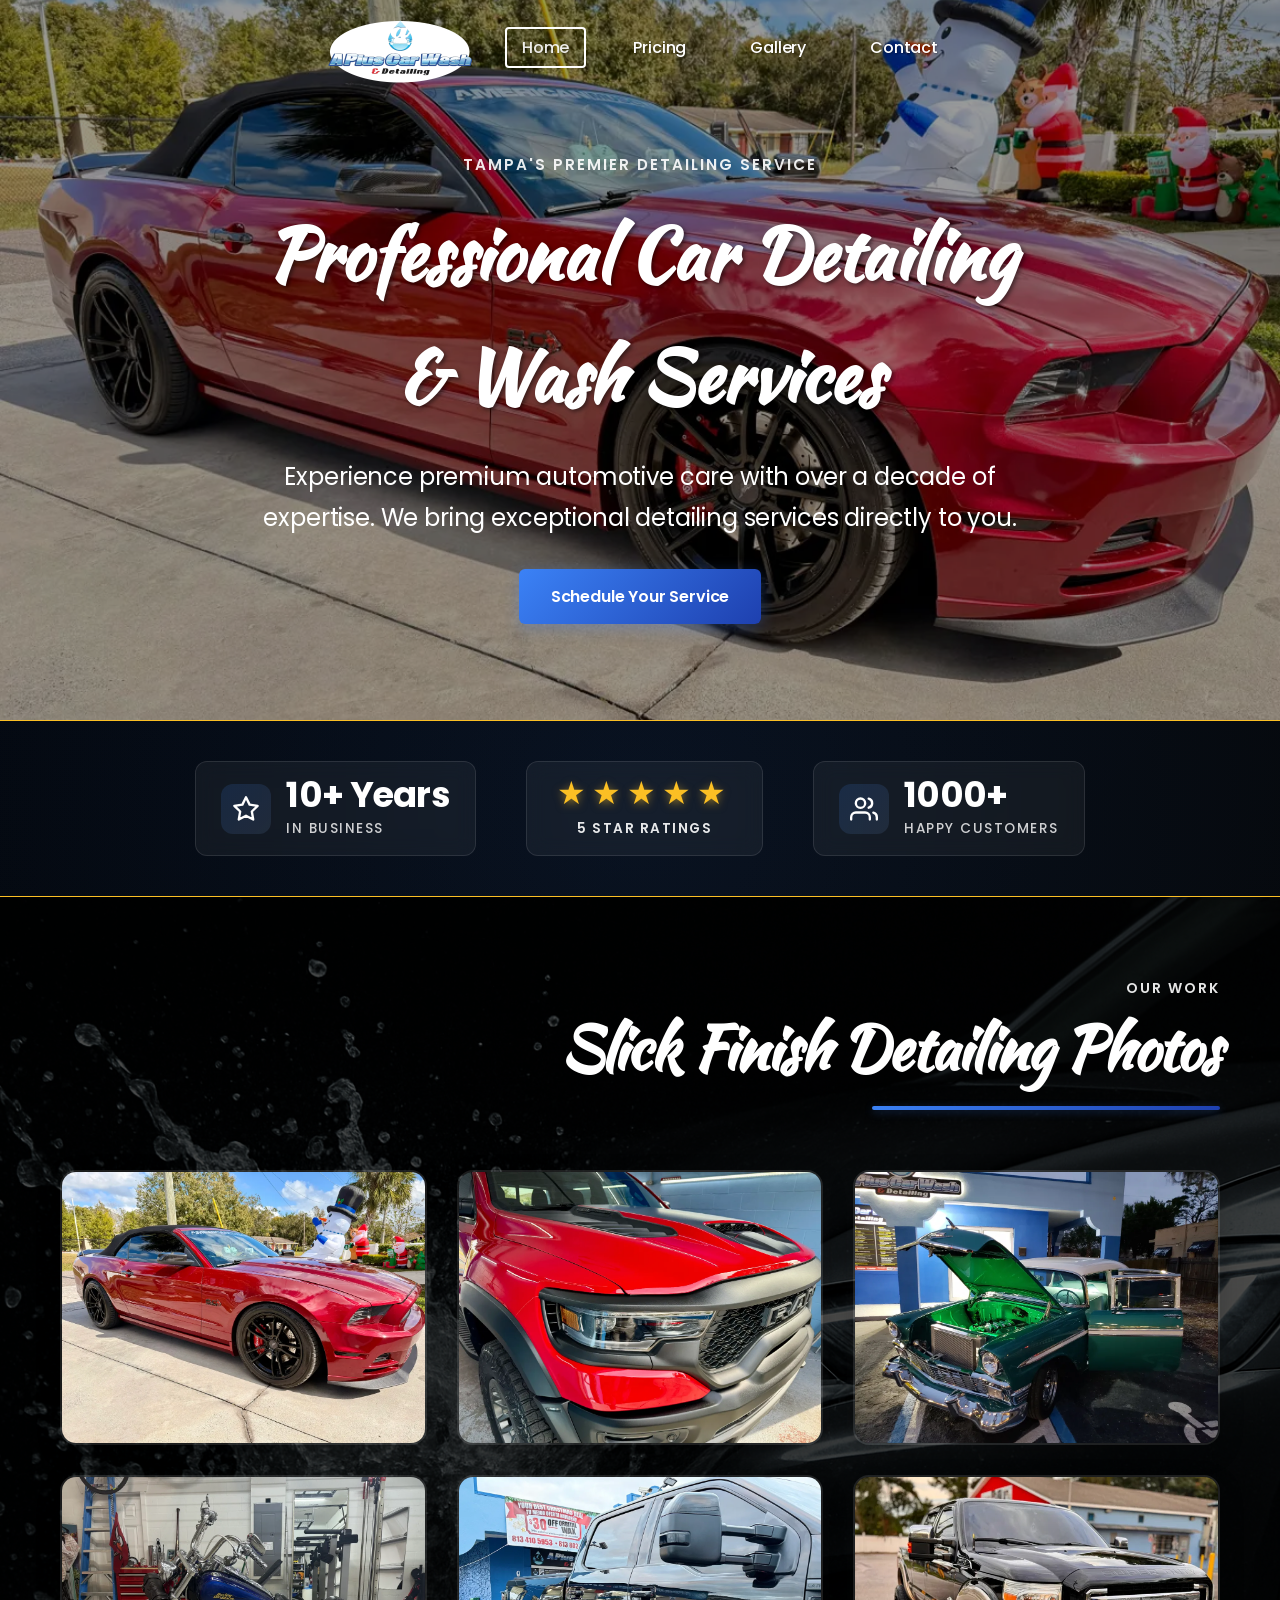
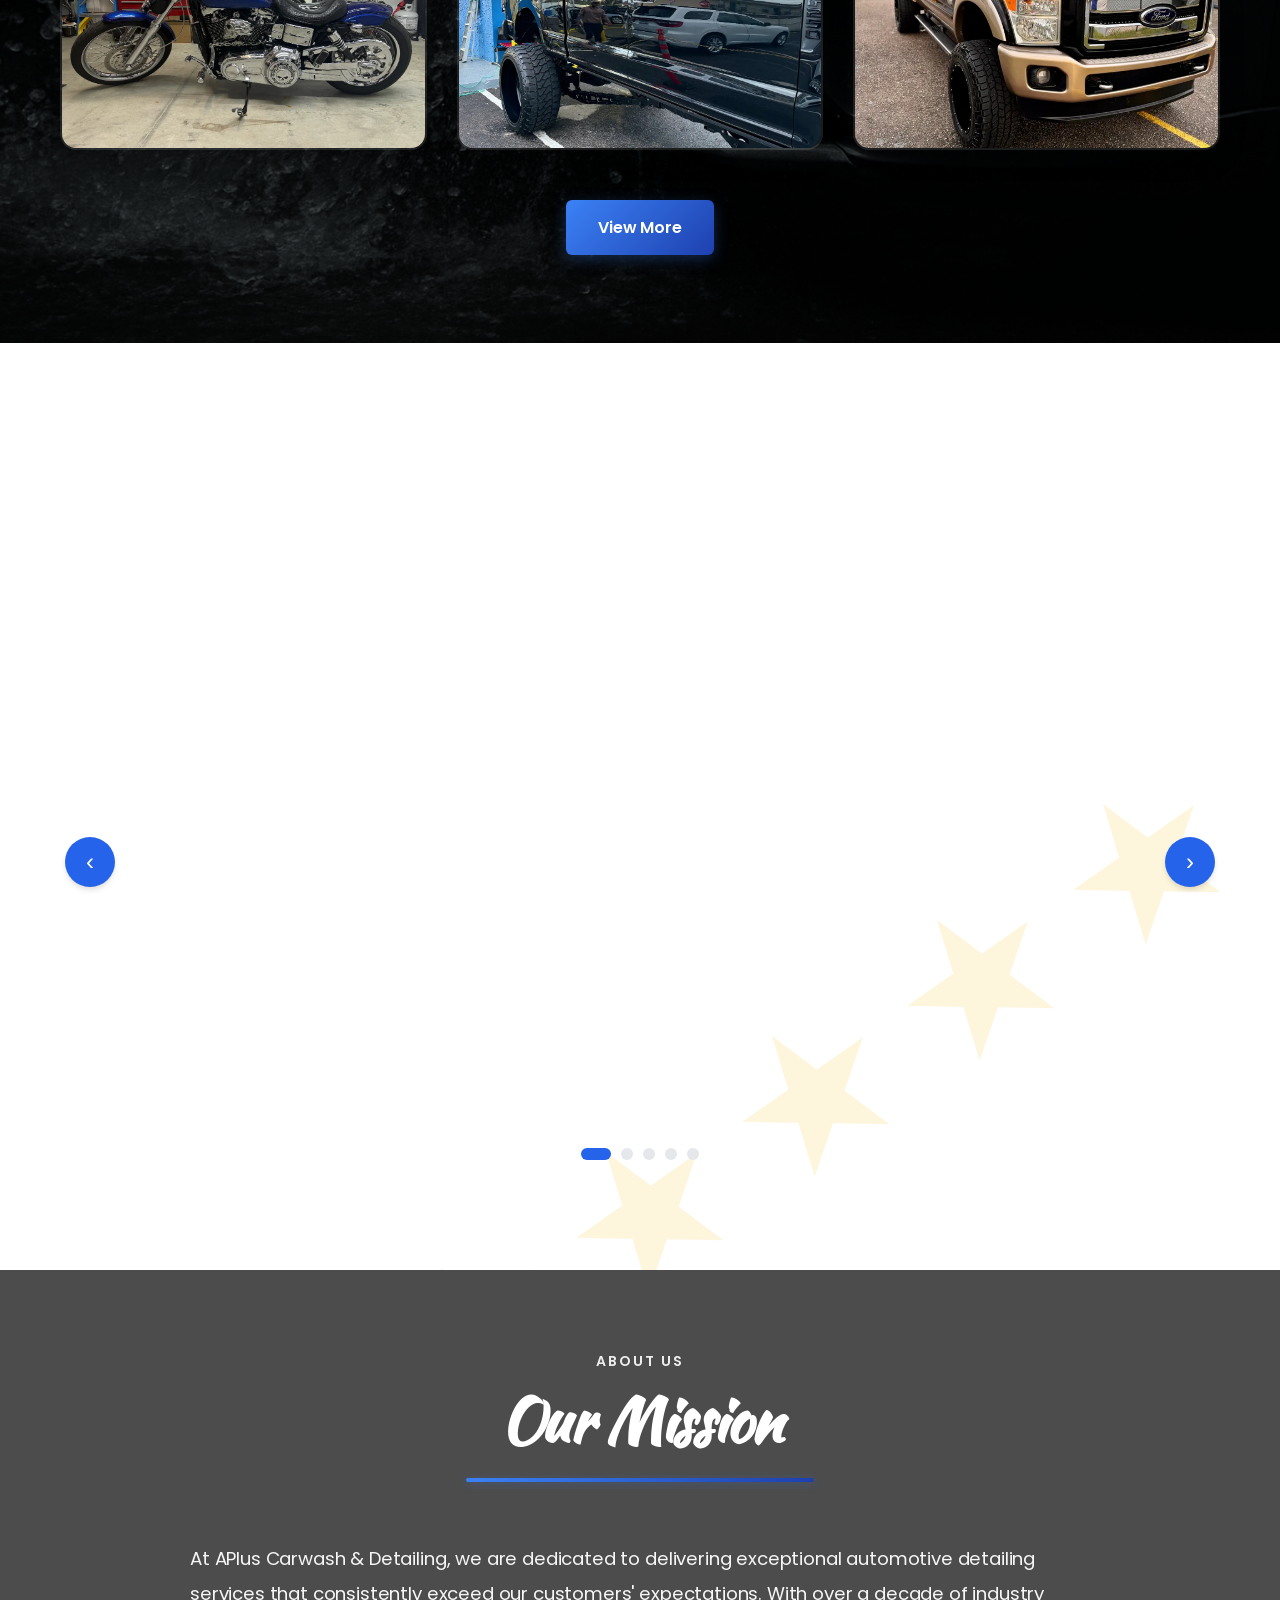
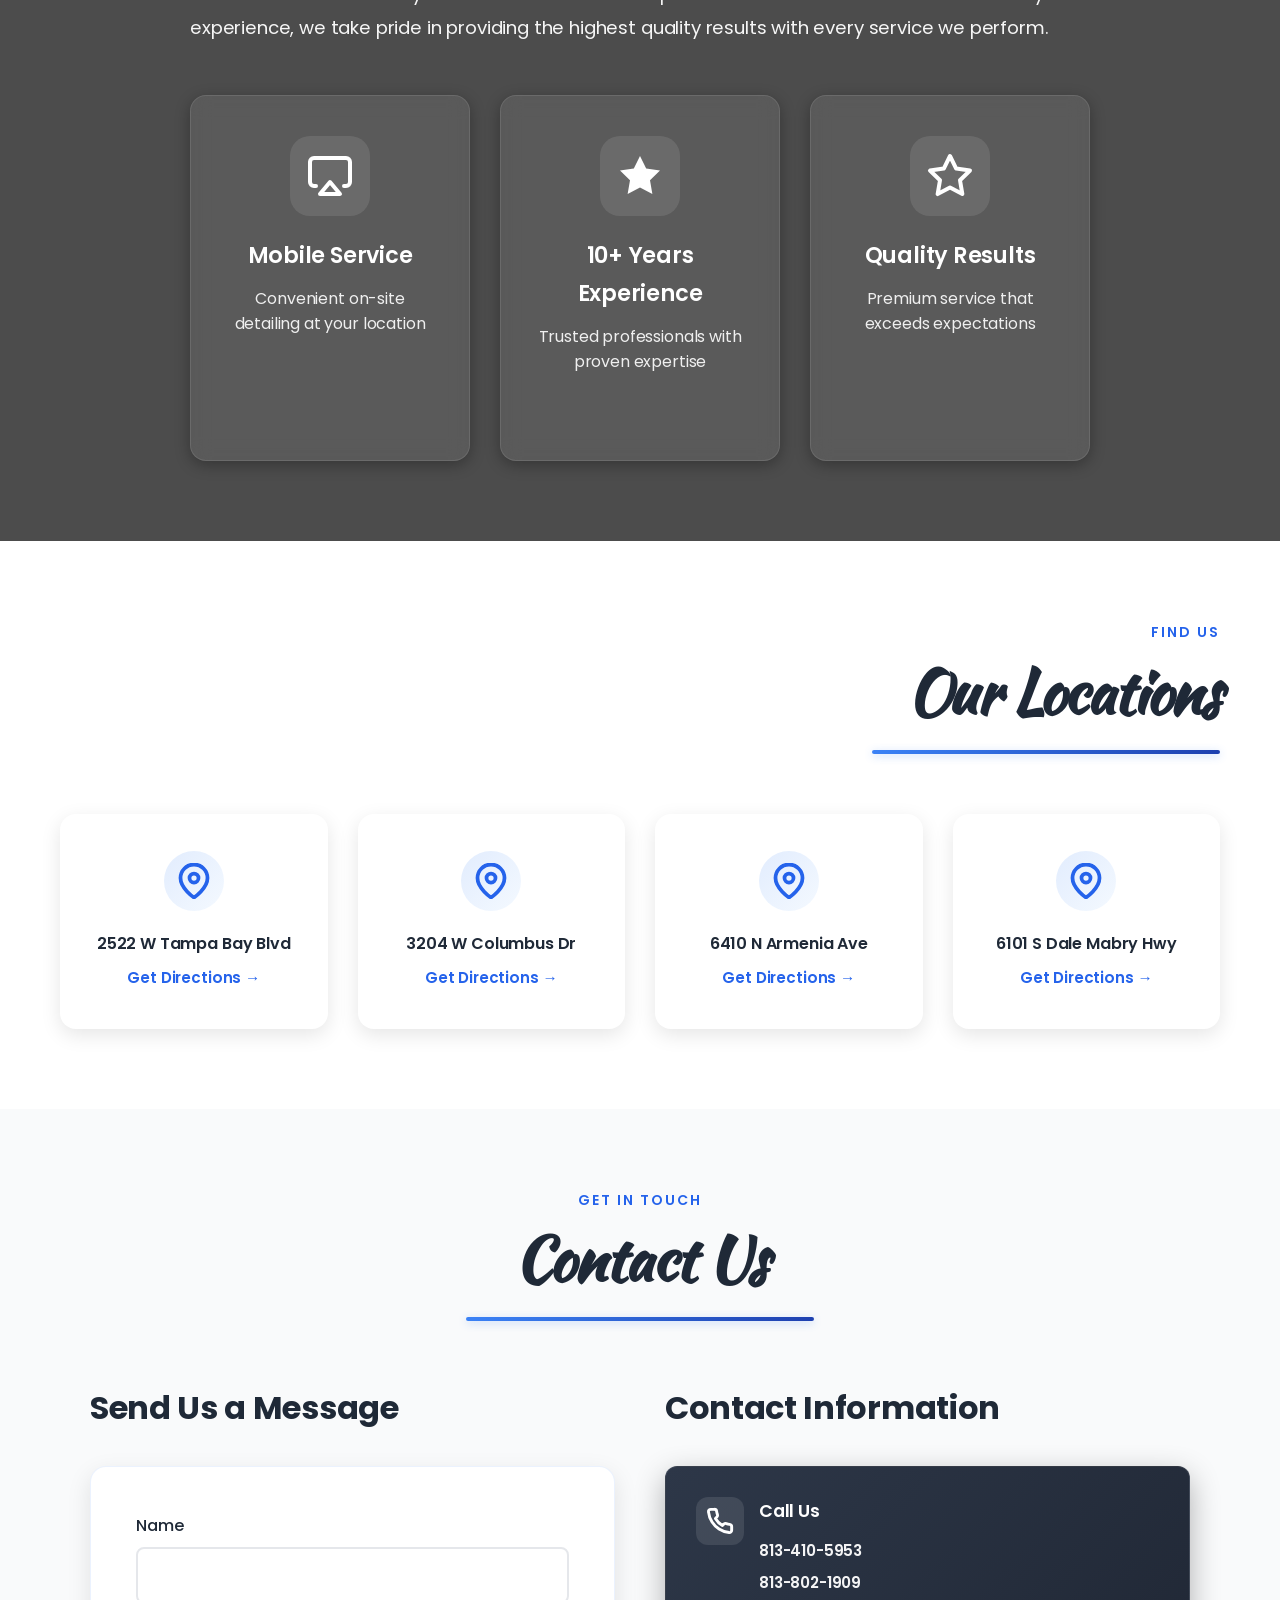
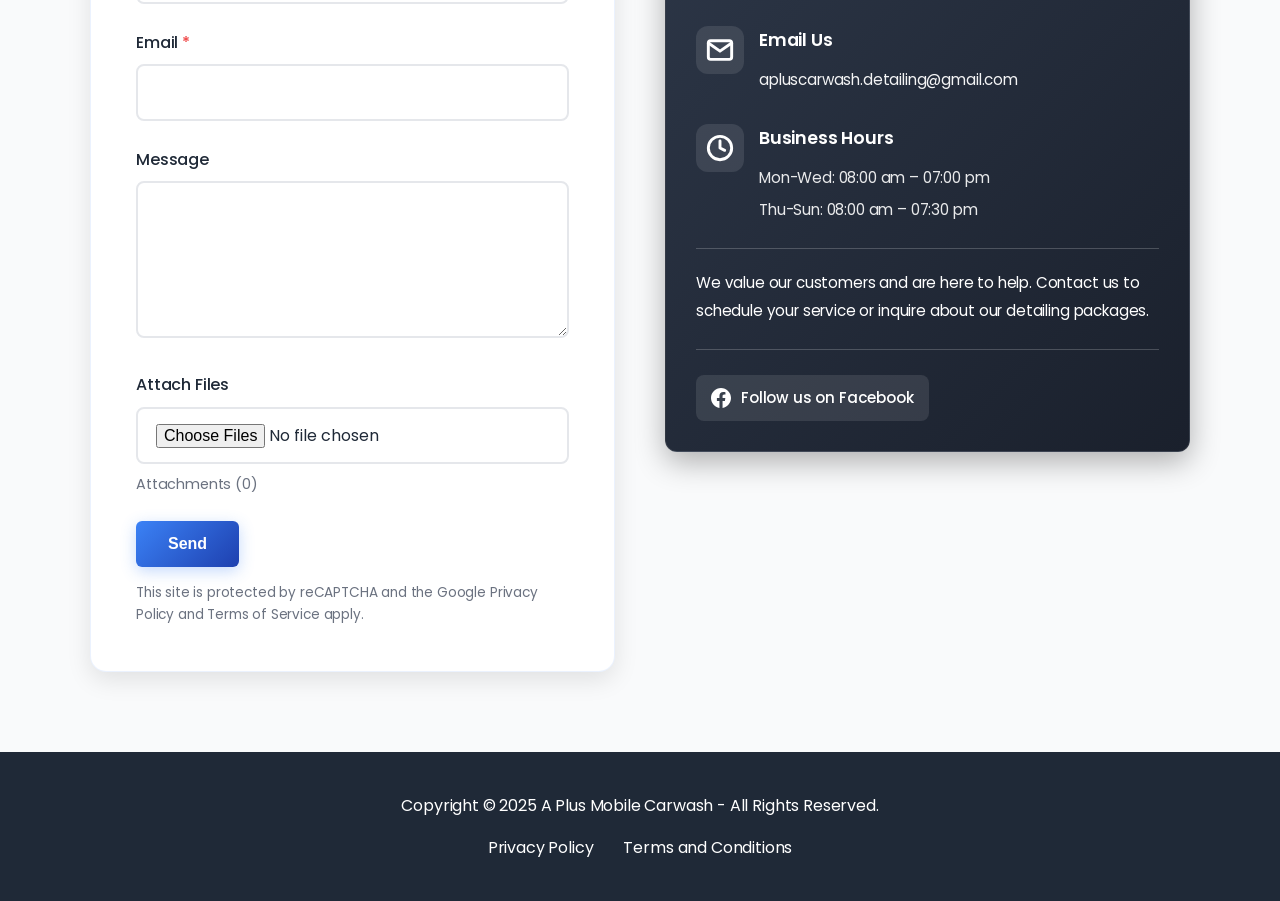
==== commit d9d10d9e: "Fix contact page locations section visibility and hover effects - Add email form functionality to se" ====
--- a/index.html
+++ b/index.html
@@ -76,6 +76,43 @@
         </div>
     </section>
 
+    <!-- Experience Banner -->
+    <section class="experience-banner">
+        <div class="container">
+            <div class="experience-content">
+                <div class="experience-item">
+                    <div class="experience-icon">
+                        <svg xmlns="http://www.w3.org/2000/svg" viewBox="0 0 24 24" fill="none" stroke="currentColor" stroke-width="2" stroke-linecap="round" stroke-linejoin="round">
+                            <path d="M12 2l3.09 6.26L22 9.27l-5 4.87 1.18 6.88L12 17.77l-6.18 3.25L7 14.14 2 9.27l6.91-1.01L12 2z"/>
+                        </svg>
+                    </div>
+                    <div class="experience-text">
+                        <span class="experience-years">10+ Years</span>
+                        <span class="experience-label">In Business</span>
+                    </div>
+                </div>
+                <div class="stars-divider">
+                    <div class="stars">★★★★★</div>
+                    <span class="stars-label">5 Star Ratings</span>
+                </div>
+                <div class="experience-item">
+                    <div class="experience-icon">
+                        <svg xmlns="http://www.w3.org/2000/svg" viewBox="0 0 24 24" fill="none" stroke="currentColor" stroke-width="2" stroke-linecap="round" stroke-linejoin="round">
+                            <path d="M17 21v-2a4 4 0 0 0-4-4H5a4 4 0 0 0-4 4v2"></path>
+                            <circle cx="9" cy="7" r="4"></circle>
+                            <path d="M23 21v-2a4 4 0 0 0-3-3.87"></path>
+                            <path d="M16 3.13a4 4 0 0 1 0 7.75"></path>
+                        </svg>
+                    </div>
+                    <div class="experience-text">
+                        <span class="experience-years">1000+</span>
+                        <span class="experience-label">Happy Customers</span>
+                    </div>
+                </div>
+            </div>
+        </div>
+    </section>
+
     <!-- Photos Section -->
     <section id="photos" class="photos-section">
         <div class="container">
--- a/styles.css
+++ b/styles.css
@@ -108,13 +108,15 @@
     left: 0;
     right: 0;
     z-index: 999;
-    padding: 16px 0;
-    transition: background 0.3s ease, box-shadow 0.3s ease;
+    padding: 10px 0;
+    transition: background 0.3s ease, box-shadow 0.3s ease, backdrop-filter 0.3s ease;
     width: 100%;
 }
 
 .navbar.scrolled {
-    background: var(--bg-white);
+    background: rgba(255, 255, 255, 0.85);
+    backdrop-filter: blur(10px);
+    -webkit-backdrop-filter: blur(10px);
     box-shadow: var(--shadow);
 }
 
@@ -135,11 +137,12 @@
 }
 
 .nav-logo img {
-    height: 90px;
+    height: 75px;
     width: auto;
     max-width: 300px;
     display: block;
     object-fit: contain;
+    transition: height 0.3s ease;
 }
 
 .nav-logo:hover {
@@ -238,14 +241,15 @@
 .hero {
     position: relative;
     color: white;
-    padding: 144px 0 40px;
+    padding: 144px 0 80px;
     text-align: center;
     overflow: visible;
-    min-height: 400px;
+    min-height: 80vh;
     display: flex;
     align-items: center;
     margin-top: 0;
     z-index: 1;
+    background: transparent;
 }
 
 .hero-slideshow {
@@ -257,6 +261,8 @@
     z-index: 0;
     height: 100%;
     width: 100%;
+    overflow: hidden;
+    background: transparent;
 }
 
 .hero-slide {
@@ -355,6 +361,42 @@
     z-index: 2;
 }
 
+/* Make hero headings visible on pricing, gallery, and contact pages (they don't use fade-in animations) */
+/* Override any animation classes that might be applied */
+.hero-pricing h1,
+.hero-pricing .hero-subtitle,
+.hero-pricing .eyebrow-text,
+.hero-gallery h1,
+.hero-gallery .hero-subtitle,
+.hero-gallery .eyebrow-text,
+.hero-contact h1,
+.hero-contact .hero-subtitle,
+.hero-contact .eyebrow-text {
+    opacity: 1 !important;
+}
+
+.hero-pricing h1.fade-in-up,
+.hero-pricing .hero-subtitle.fade-in-up,
+.hero-pricing .eyebrow-text.fade-in-up,
+.hero-gallery h1.fade-in-up,
+.hero-gallery .hero-subtitle.fade-in-up,
+.hero-gallery .eyebrow-text.fade-in-up,
+.hero-contact h1.fade-in-up,
+.hero-contact .hero-subtitle.fade-in-up,
+.hero-contact .eyebrow-text.fade-in-up,
+.hero-pricing h1.fade-in-up.is-visible,
+.hero-pricing .hero-subtitle.fade-in-up.is-visible,
+.hero-pricing .eyebrow-text.fade-in-up.is-visible,
+.hero-gallery h1.fade-in-up.is-visible,
+.hero-gallery .hero-subtitle.fade-in-up.is-visible,
+.hero-gallery .eyebrow-text.fade-in-up.is-visible,
+.hero-contact h1.fade-in-up.is-visible,
+.hero-contact .hero-subtitle.fade-in-up.is-visible,
+.hero-contact .eyebrow-text.fade-in-up.is-visible {
+    opacity: 1 !important;
+    transform: none !important;
+}
+
 .hero-slide:nth-child(4) {
     background-image: url('images/rs=w_1160,h_870 (4).webp');
 }
@@ -405,6 +447,82 @@
         opacity: 1;
         transform: translateY(0);
     }
+}
+
+/* Global Fade-in Animations */
+/* Ensure all elements that will fade in start transparent */
+/* Only apply to home page hero (not page-specific heroes like pricing/gallery/contact) */
+.hero:not(.hero-pricing):not(.hero-gallery):not(.hero-contact):not(.hero-about) h1,
+.hero:not(.hero-pricing):not(.hero-gallery):not(.hero-contact):not(.hero-about) .hero-subtitle,
+.hero:not(.hero-pricing):not(.hero-gallery):not(.hero-contact):not(.hero-about) .btn-primary,
+.hero:not(.hero-pricing):not(.hero-gallery):not(.hero-contact):not(.hero-about) .eyebrow-text,
+.section-title,
+.eyebrow-text,
+.about-text h3 {
+    opacity: 0;
+}
+
+/* Images and cards only start transparent when they have fade-in class */
+.photos-section .photo-item img.fade-in,
+.reviews-section .review-card.fade-in,
+.locations-section .location-card.fade-in,
+.contact-section .info-card.fade-in {
+    opacity: 0;
+}
+
+.fade-in-up {
+    opacity: 0;
+    transform: translateY(50px);
+    transition: opacity 2.3s cubic-bezier(0.19, 1, 0.22, 1), transform 2.3s cubic-bezier(0.19, 1, 0.22, 1);
+}
+
+.fade-in-up.is-visible {
+    opacity: 1 !important;
+    transform: translateY(0);
+}
+
+/* Ensure home page hero elements become visible when animated */
+.hero:not(.hero-pricing):not(.hero-gallery):not(.hero-contact):not(.hero-about) h1.fade-in-up.is-visible,
+.hero:not(.hero-pricing):not(.hero-gallery):not(.hero-contact):not(.hero-about) .hero-subtitle.fade-in-up.is-visible,
+.hero:not(.hero-pricing):not(.hero-gallery):not(.hero-contact):not(.hero-about) .eyebrow-text.fade-in-up.is-visible,
+.hero:not(.hero-pricing):not(.hero-gallery):not(.hero-contact):not(.hero-about) .btn-primary.fade-in-up.is-visible {
+    opacity: 1 !important;
+    transform: translateY(0) !important;
+}
+
+.fade-in-left {
+    opacity: 0;
+    transform: translateX(-60px);
+    transition: opacity 2.3s cubic-bezier(0.19, 1, 0.22, 1), transform 2.3s cubic-bezier(0.19, 1, 0.22, 1);
+}
+
+.fade-in-left.is-visible {
+    opacity: 1 !important;
+    transform: translateX(0);
+}
+
+.fade-in-right {
+    opacity: 0;
+    transform: translateX(60px);
+    transition: opacity 2.3s cubic-bezier(0.19, 1, 0.22, 1), transform 2.3s cubic-bezier(0.19, 1, 0.22, 1);
+}
+
+.fade-in-right.is-visible {
+    opacity: 1 !important;
+    transform: translateX(0);
+}
+
+.fade-in {
+    opacity: 0;
+    transition: opacity 0.7s ease-out;
+}
+
+.fade-in.is-visible,
+.photos-section .photo-item img.fade-in.is-visible,
+.reviews-section .review-card.fade-in.is-visible,
+.locations-section .location-card.fade-in.is-visible,
+.contact-section .info-card.fade-in.is-visible {
+    opacity: 1;
 }
 
 .hero h1 {
@@ -480,6 +598,191 @@
     color: white;
 }
 
+/* Experience Banner */
+.experience-banner {
+    background: #000000;
+    padding: 40px 0;
+    border-top: 1px solid #fbbf24;
+    border-bottom: 1px solid #fbbf24;
+    position: relative;
+    overflow: hidden;
+}
+
+.experience-banner::before {
+    content: '';
+    position: absolute;
+    top: 0;
+    left: 0;
+    right: 0;
+    bottom: 0;
+    background: var(--bubble-gradient);
+    opacity: 0.3;
+    z-index: 0;
+}
+
+.experience-banner::after {
+    content: '';
+    position: absolute;
+    top: -50%;
+    left: -50%;
+    width: 200%;
+    height: 200%;
+    background: radial-gradient(circle, rgba(59, 130, 246, 0.1) 0%, transparent 70%);
+    animation: pulse 8s ease-in-out infinite;
+    z-index: 0;
+}
+
+@keyframes pulse {
+    0%, 100% {
+        transform: scale(1);
+        opacity: 0.5;
+    }
+    50% {
+        transform: scale(1.1);
+        opacity: 0.8;
+    }
+}
+
+.experience-banner .container {
+    position: relative;
+    z-index: 1;
+}
+
+.experience-content {
+    display: flex;
+    align-items: center;
+    justify-content: center;
+    gap: 50px;
+    flex-wrap: wrap;
+}
+
+.experience-item {
+    display: flex;
+    align-items: center;
+    gap: 15px;
+    padding: 15px 25px;
+    background: rgba(255, 255, 255, 0.05);
+    border-radius: 12px;
+    border: 1px solid rgba(255, 255, 255, 0.1);
+    transition: all 0.3s ease;
+    backdrop-filter: blur(10px);
+    opacity: 0;
+    transform: translateY(20px);
+    animation: fadeInUpBanner 0.8s ease-out forwards;
+}
+
+@keyframes fadeInUpBanner {
+    to {
+        opacity: 1;
+        transform: translateY(0);
+    }
+}
+
+.experience-item:nth-child(1) {
+    animation-delay: 0.1s;
+}
+
+.experience-item:nth-child(2) {
+    animation-delay: 0.3s;
+}
+
+.experience-item:nth-child(3) {
+    animation-delay: 0.5s;
+}
+
+.experience-item:hover {
+    background: rgba(255, 255, 255, 0.08);
+    border-color: rgba(59, 130, 246, 0.5);
+    transform: translateY(-2px);
+    box-shadow: 0 4px 15px rgba(0, 0, 0, 0.3);
+}
+
+.experience-icon {
+    width: 50px;
+    height: 50px;
+    display: flex;
+    align-items: center;
+    justify-content: center;
+    background: var(--bubble-gradient);
+    border-radius: 12px;
+    flex-shrink: 0;
+    transition: all 0.3s ease;
+}
+
+.experience-icon svg {
+    width: 28px;
+    height: 28px;
+    stroke: white;
+    fill: none;
+}
+
+.experience-item:hover .experience-icon {
+    background: var(--water-gradient);
+    transform: scale(1.1) rotate(5deg);
+    box-shadow: 0 4px 15px rgba(59, 130, 246, 0.4);
+}
+
+.experience-text {
+    display: flex;
+    flex-direction: column;
+    gap: 5px;
+}
+
+.experience-years {
+    font-size: 2.2rem;
+    font-weight: 700;
+    color: white;
+    line-height: 1;
+    letter-spacing: -0.02em;
+}
+
+.experience-label {
+    font-size: 0.85rem;
+    font-weight: 500;
+    color: rgba(255, 255, 255, 0.8);
+    text-transform: uppercase;
+    letter-spacing: 1.5px;
+}
+
+.stars-divider {
+    display: flex;
+    flex-direction: column;
+    align-items: center;
+    gap: 8px;
+    padding: 15px 30px;
+    background: rgba(255, 255, 255, 0.05);
+    border-radius: 12px;
+    border: 1px solid rgba(255, 255, 255, 0.1);
+    backdrop-filter: blur(10px);
+    opacity: 0;
+    transform: translateY(20px);
+    animation: fadeInUpBanner 0.8s ease-out 0.2s forwards;
+    transition: all 0.3s ease;
+}
+
+.stars-divider:hover {
+    background: rgba(255, 255, 255, 0.08);
+    border-color: rgba(251, 191, 36, 0.5);
+    transform: translateY(-2px);
+    box-shadow: 0 4px 15px rgba(251, 191, 36, 0.4);
+}
+
+.stars {
+    font-size: 2rem;
+    color: #fbbf24;
+    letter-spacing: 6px;
+    text-shadow: 0 2px 8px rgba(251, 191, 36, 0.5);
+    line-height: 1;
+}
+
+.stars-label {
+    font-size: 0.85rem;
+    font-weight: 600;
+    color: rgba(255, 255, 255, 0.9);
+    text-transform: uppercase;
+    letter-spacing: 1.5px;
+}
+
 /* Section Styles */
 .eyebrow-text {
     font-size: 0.875rem;
@@ -522,11 +825,16 @@
     bottom: 0;
     left: 50%;
     transform: translateX(-50%);
-    width: 100px;
-    height: 5px;
+    width: 0;
+    height: 4px;
     background: var(--water-gradient);
     border-radius: 10px;
     box-shadow: 0 2px 8px rgba(59, 130, 246, 0.3);
+    transition: width 0.7s cubic-bezier(0.19, 1, 0.22, 1);
+}
+
+.section-title.underline-visible::after {
+    width: 30%;
 }
 
 
@@ -814,23 +1122,24 @@
     margin-top: 50px;
 }
 
+
 .feature-card {
-    background: rgba(45, 55, 72, 0.9);
+    background: rgba(255, 255, 255, 0.08);
     padding: 40px 30px;
     border-radius: 16px;
     text-align: center;
-    box-shadow: 0 8px 25px rgba(0, 0, 0, 0.3);
-    transition: all 0.4s cubic-bezier(0.4, 0, 0.2, 1);
+    box-shadow: 0 4px 15px rgba(0, 0, 0, 0.3);
+    transition: all 0.3s ease;
     backdrop-filter: blur(10px);
     border: 1px solid rgba(255, 255, 255, 0.1);
     animation: fadeInUp 0.6s ease-out;
 }
 
 .feature-card:hover {
-    transform: translateY(-8px) scale(1.02);
-    box-shadow: 0 15px 35px rgba(0, 0, 0, 0.4);
-    background: rgba(45, 55, 72, 0.95);
-    border-color: rgba(255, 255, 255, 0.2);
+    background: rgba(255, 255, 255, 0.12);
+    border-color: rgba(59, 130, 246, 0.5);
+    transform: translateY(-2px);
+    box-shadow: 0 6px 20px rgba(0, 0, 0, 0.4);
 }
 
 @keyframes fadeInUp {
@@ -873,8 +1182,9 @@
 }
 
 .feature-card:hover .feature-icon {
+    background: var(--water-gradient);
     transform: scale(1.1) rotate(5deg);
-    background: rgba(255, 255, 255, 0.2);
+    box-shadow: 0 4px 15px rgba(59, 130, 246, 0.4);
 }
 
 .feature-card h4 {
@@ -1134,11 +1444,27 @@
 .photos-section {
     padding: 80px 0;
     background: #000000;
+    position: relative;
+}
+
+.photos-section::after {
+    content: '';
+    position: absolute;
+    top: 0;
+    left: 0;
+    right: 0;
+    bottom: 0;
     background-image: url('images/splash1.png');
     background-size: cover;
     background-position: center;
     background-repeat: no-repeat;
-    position: relative;
+    z-index: 0;
+    opacity: 0;
+    transition: opacity 1s ease-out;
+}
+
+.photos-section.bg-fade-in::after {
+    opacity: 1;
 }
 
 .photos-section::before {
@@ -1149,12 +1475,12 @@
     right: 0;
     bottom: 0;
     background: rgba(0, 0, 0, 0.7);
-    z-index: 0;
+    z-index: 1;
 }
 
 .photos-section .container {
     position: relative;
-    z-index: 1;
+    z-index: 2;
 }
 
 .photos-section .section-title {
@@ -1563,6 +1889,7 @@
     stroke-width: 2;
 }
 
+
 .quick-info-icon:hover {
     transform: scale(1.1);
     background: var(--water-gradient);
@@ -1573,8 +1900,11 @@
 }
 
 .info-card-primary .quick-info-icon svg {
-    stroke: transparent;
-    fill: white;
+    stroke: white !important;
+    fill: none !important;
+    stroke-width: 2.5 !important;
+    stroke-linecap: round !important;
+    stroke-linejoin: round !important;
 }
 
 .info-card-primary .quick-info-icon:hover {
@@ -1658,10 +1988,6 @@
     width: 32px;
     height: 32px;
     fill: currentColor;
-}
-
-.info-card-primary .quick-info-icon svg {
-    fill: white;
 }
 
 .email a {
@@ -1840,7 +2166,7 @@
 }
 
 .locations-section.has-bg .eyebrow-text {
-    color: var(--primary-color);
+    color: white;
 }
 
 .locations-section.has-bg .location-address {
@@ -1861,16 +2187,19 @@
 
 .locations-section .section-title {
     text-align: right;
+    opacity: 1;
 }
 
 .locations-section .section-title::after {
     left: auto;
     right: 0;
     transform: none;
+    width: 30%;
 }
 
 .locations-section .eyebrow-text {
     text-align: right;
+    opacity: 1;
 }
 
 .locations-grid {
@@ -1888,17 +2217,20 @@
     text-align: center;
     box-shadow: 0 6px 20px rgba(0, 0, 0, 0.1);
     transition: all 0.4s cubic-bezier(0.4, 0, 0.2, 1);
-    border: 1px solid transparent;
+    border: 2px solid transparent;
     position: relative;
     overflow: hidden;
 }
 
 .locations-section.has-bg .location-card {
-    border: 2px solid white;
+    border-color: white;
 }
 
 .locations-section.has-bg .location-card:hover {
-    border: 2px solid var(--primary-color);
+    border-color: var(--primary-color);
+    background: rgba(255, 255, 255, 0.1);
+    backdrop-filter: blur(10px);
+    -webkit-backdrop-filter: blur(10px);
 }
 
 .location-card::before {
@@ -1921,6 +2253,9 @@
     transform: translateY(-8px) scale(1.02);
     box-shadow: 0 12px 30px rgba(59, 130, 246, 0.2);
     border-color: var(--primary-color);
+    background: rgba(255, 255, 255, 0.1);
+    backdrop-filter: blur(10px);
+    -webkit-backdrop-filter: blur(10px);
 }
 
 .location-card > * {
@@ -2315,6 +2650,47 @@
 @media (max-width: 768px) {
     .mobile-menu-toggle {
         display: flex;
+    }
+
+    /* Center left/right aligned headings on tablet */
+    .reviews-section .section-title,
+    .photos-section .section-title,
+    .locations-section .section-title {
+        text-align: center;
+    }
+
+    .reviews-section .section-title::after,
+    .photos-section .section-title::after,
+    .locations-section .section-title::after {
+        left: 50%;
+        right: auto;
+        transform: translateX(-50%);
+    }
+
+    .reviews-section .eyebrow-text,
+    .photos-section .eyebrow-text,
+    .locations-section .eyebrow-text {
+        text-align: center;
+    }
+
+    .hero {
+        min-height: 70vh;
+    }
+
+    .experience-banner {
+        padding: 35px 0;
+    }
+
+    .experience-content {
+        gap: 30px;
+    }
+
+    .experience-item {
+        padding: 12px 20px;
+    }
+
+    .experience-years {
+        font-size: 2rem;
     }
 
     .nav-logo img {
@@ -2590,6 +2966,78 @@
 
     .hero {
         padding: 64px 0;
+        min-height: 65vh;
+    }
+
+    /* Center left/right aligned headings on mobile */
+    .reviews-section .section-title,
+    .photos-section .section-title,
+    .locations-section .section-title {
+        text-align: center;
+    }
+
+    .reviews-section .section-title::after,
+    .photos-section .section-title::after,
+    .locations-section .section-title::after {
+        left: 50%;
+        right: auto;
+        transform: translateX(-50%);
+    }
+
+    .reviews-section .eyebrow-text,
+    .photos-section .eyebrow-text,
+    .locations-section .eyebrow-text {
+        text-align: center;
+    }
+
+    .experience-banner {
+        padding: 30px 0;
+    }
+
+    .experience-content {
+        gap: 20px;
+        flex-direction: column;
+    }
+
+    .experience-item {
+        padding: 12px 20px;
+        gap: 12px;
+        width: 100%;
+        max-width: 300px;
+        justify-content: center;
+    }
+
+    .experience-icon {
+        width: 45px;
+        height: 45px;
+    }
+
+    .experience-icon svg {
+        width: 24px;
+        height: 24px;
+    }
+
+    .experience-years {
+        font-size: 1.8rem;
+    }
+
+    .experience-label {
+        font-size: 0.75rem;
+    }
+
+    .stars-divider {
+        padding: 12px 25px;
+        width: 100%;
+        max-width: 300px;
+    }
+
+    .stars {
+        font-size: 1.6rem;
+        letter-spacing: 4px;
+    }
+
+    .stars-label {
+        font-size: 0.75rem;
     }
 
     .stats-grid {
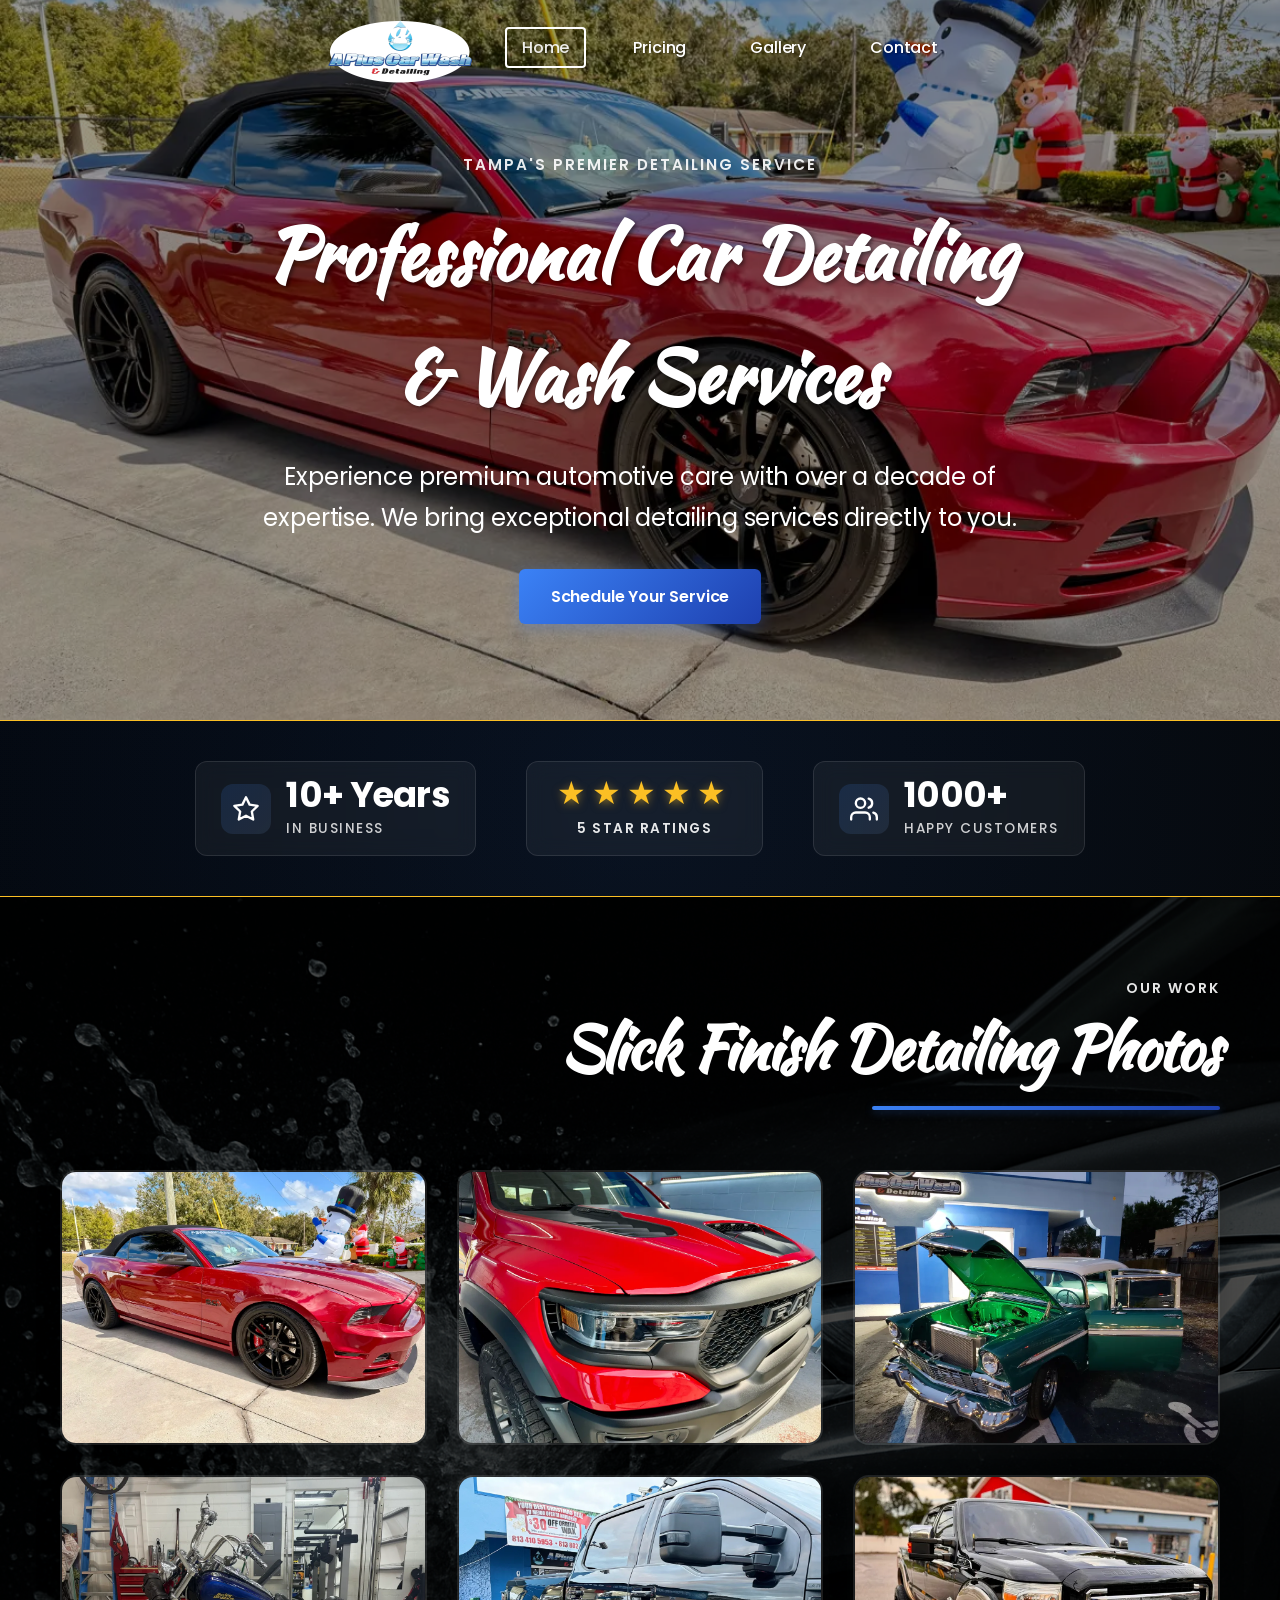
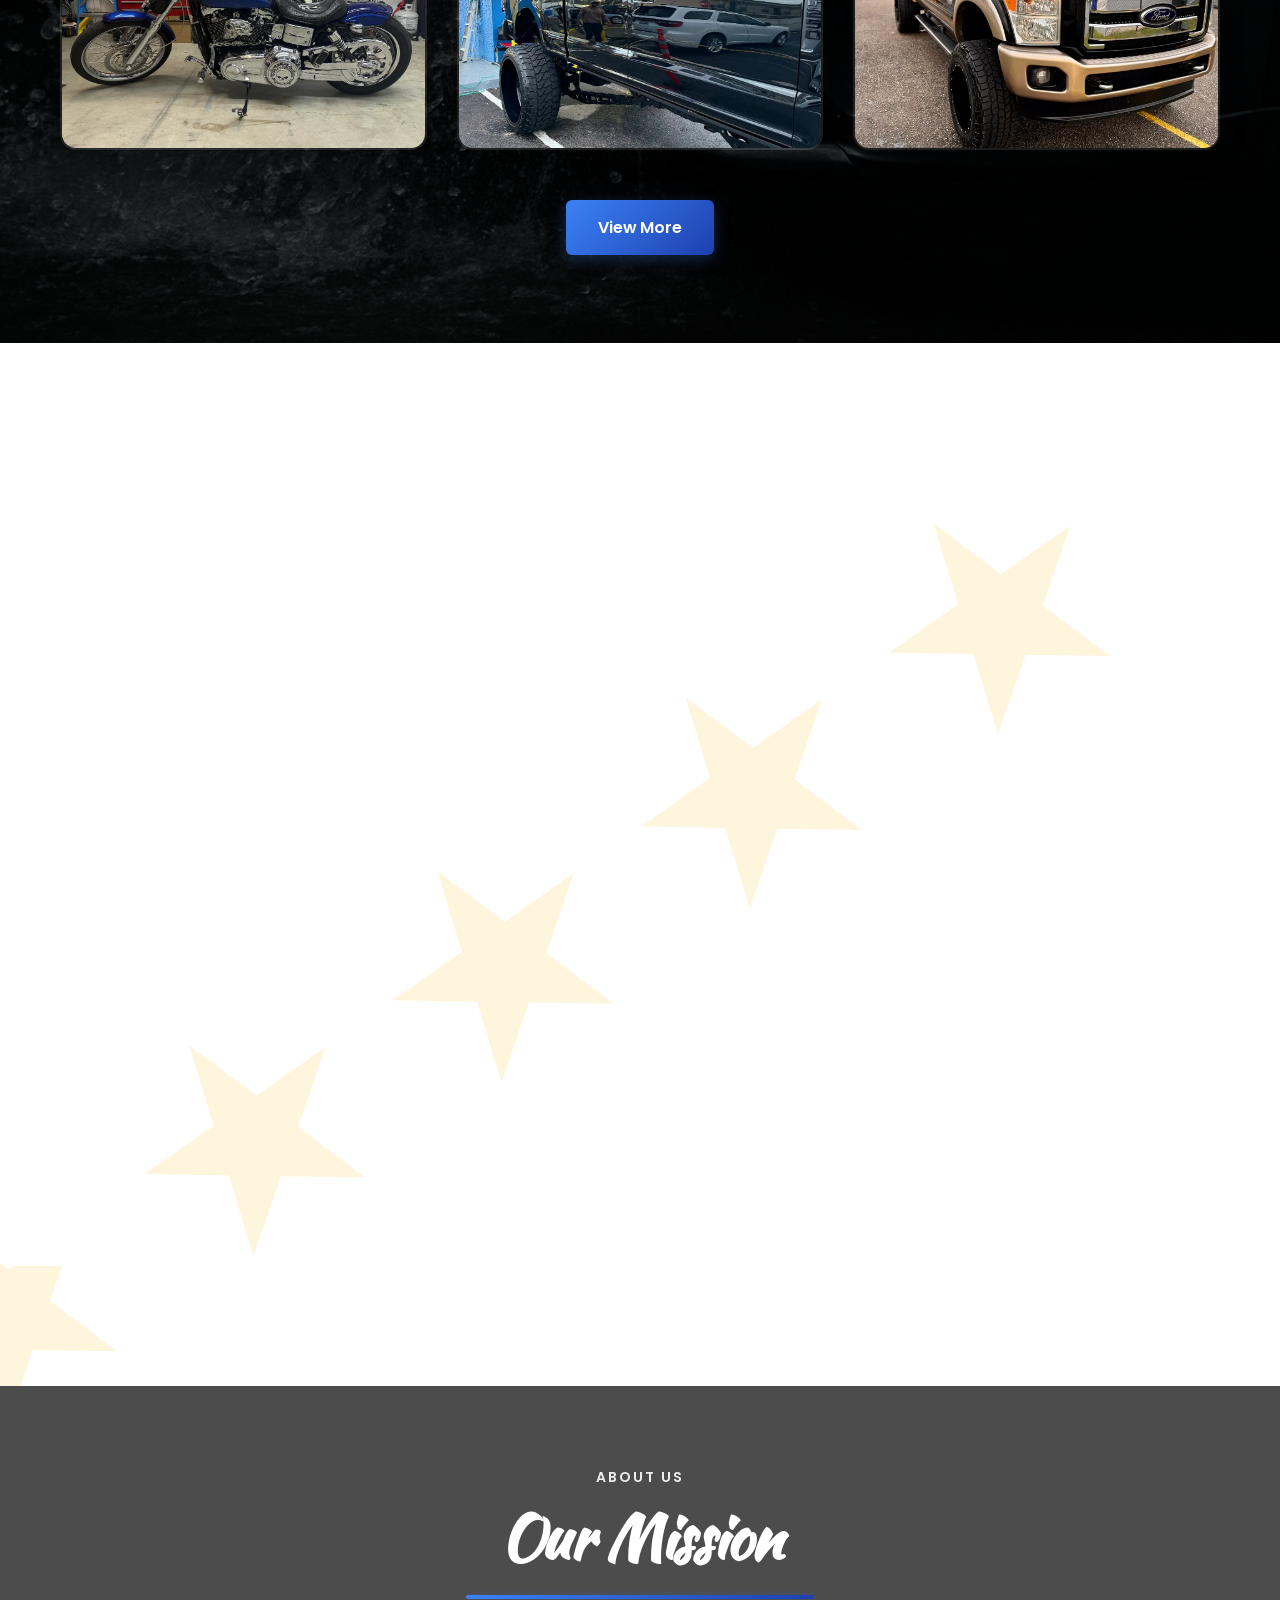
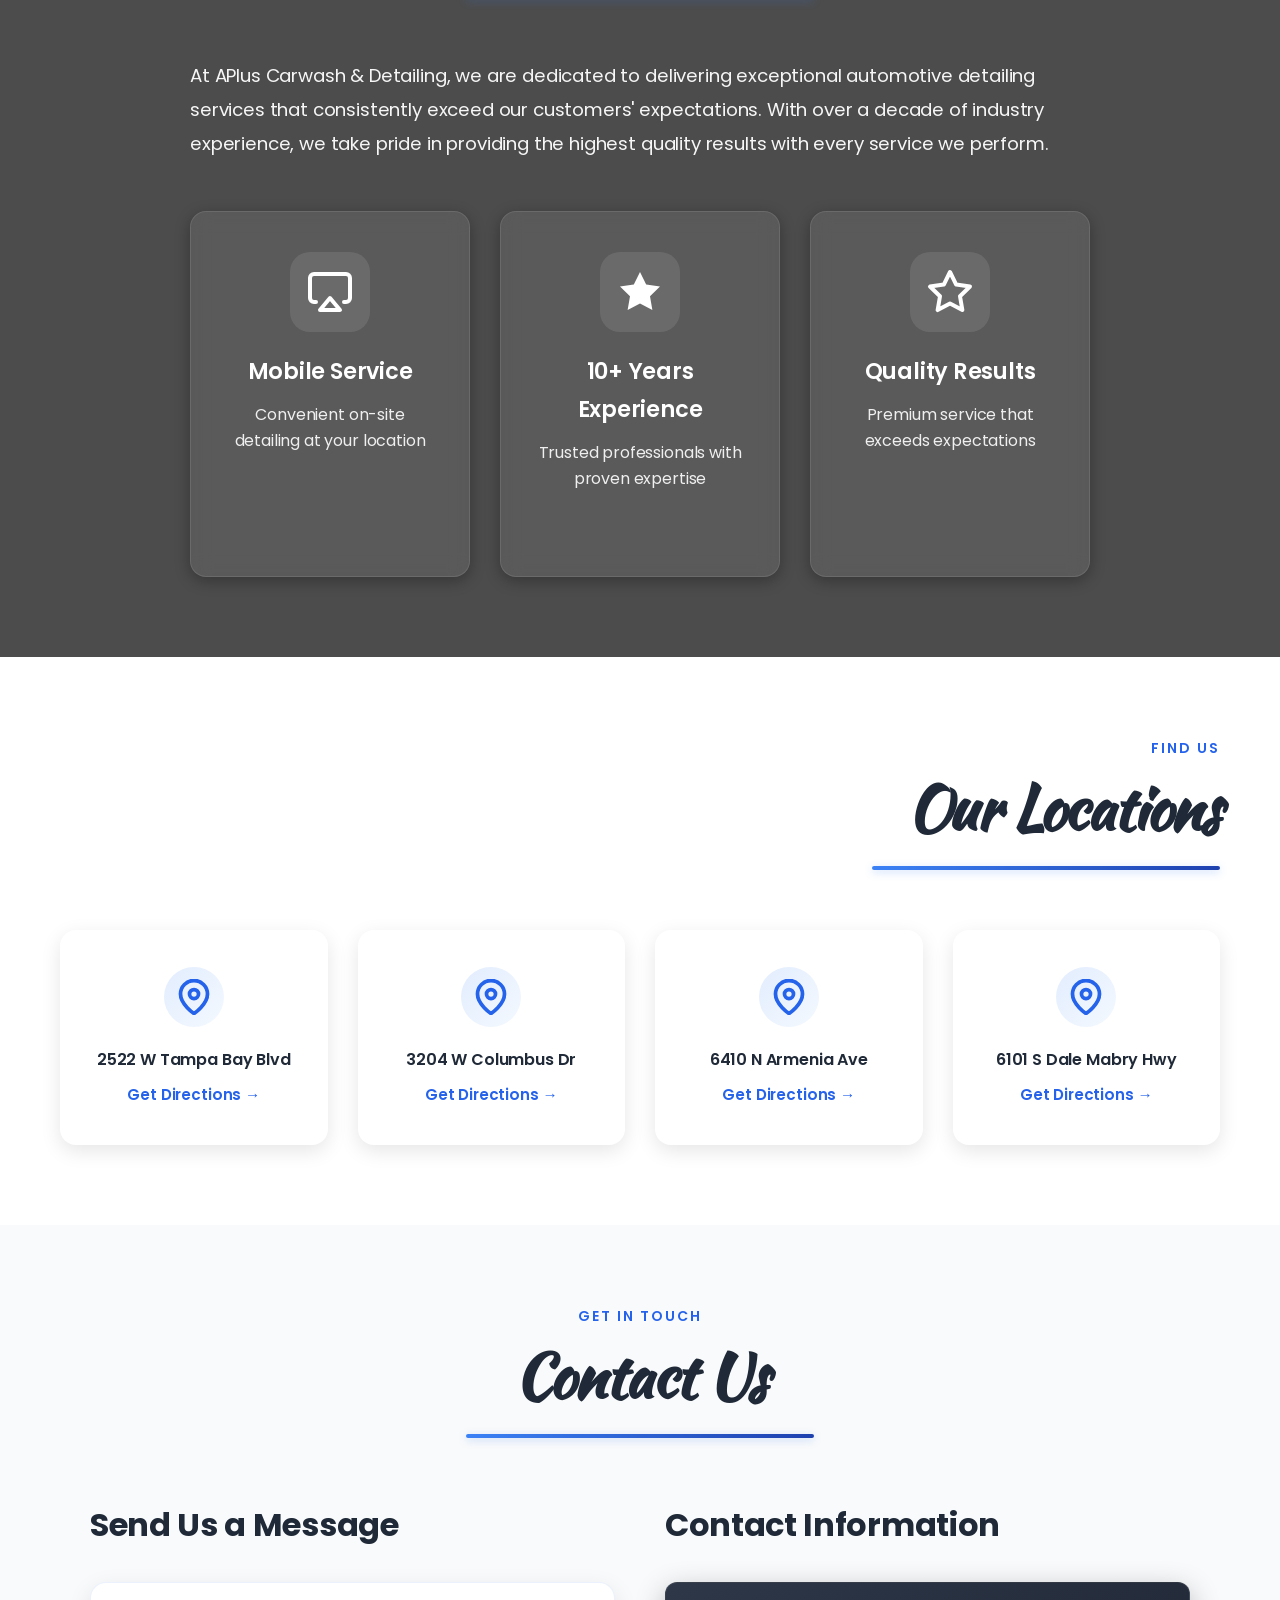
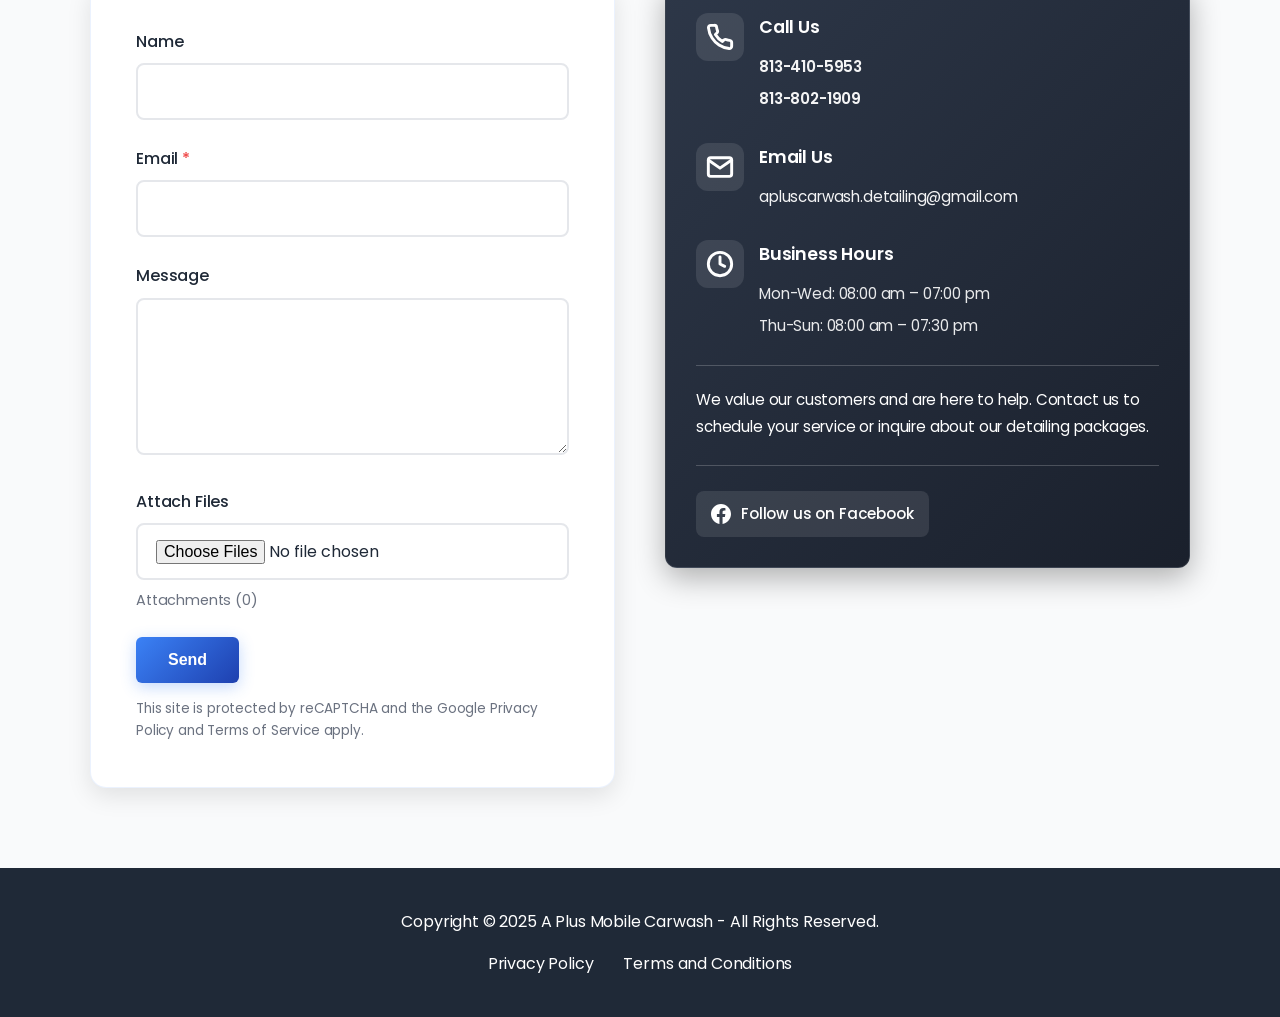
==== commit bb896559: "Update reviews section: separate heading container, narrower cards, remove hover pause, scale backgr" ====
--- a/index.html
+++ b/index.html
@@ -5,6 +5,7 @@
     <meta name="viewport" content="width=device-width, initial-scale=1.0">
     <title>APlus Carwash & Detailing</title>
     <meta name="description" content="Quality car care with over 10 years of experience. Best mobile detailing service in Tampa, FL.">
+    <link rel="icon" type="image/png" href="images/logo.png">
     <link rel="stylesheet" href="styles.css">
     <link rel="preconnect" href="https://fonts.googleapis.com">
     <link rel="preconnect" href="https://fonts.gstatic.com" crossorigin>
@@ -149,7 +150,8 @@
         <div class="container">
             <p class="eyebrow-text">Testimonials</p>
             <h2 class="section-title">What Our Customers Say</h2>
-            <div class="reviews-carousel-wrapper">
+        </div>
+        <div class="reviews-carousel-wrapper">
                 <button class="carousel-btn carousel-prev" id="reviewsPrev" aria-label="Previous review">&#8249;</button>
                 <div class="reviews-carousel" id="reviewsCarousel">
                     <div class="review-card">
@@ -265,10 +267,7 @@
                         </div>
                     </div>
                 </div>
-                <button class="carousel-btn carousel-next" id="reviewsNext" aria-label="Next review">&#8250;</button>
-            </div>
-            <div class="reviews-dots" id="reviewsDots"></div>
-        </div>
+            </div>
     </section>
 
     <!-- About Section -->
--- a/styles.css
+++ b/styles.css
@@ -1210,18 +1210,18 @@
 }
 
 .reviews-section::after {
-    content: '★★★★★';
+    content: '★★★★★★★';
     position: absolute;
     bottom: 20px;
     right: -50px;
-    font-size: 12rem;
+    font-size: 18rem;
     color: #fbbf24;
     opacity: 0.15;
     transform: rotate(-35deg);
     white-space: nowrap;
     z-index: 0;
     pointer-events: none;
-    letter-spacing: 30px;
+    letter-spacing: 45px;
 }
 
 .reviews-section .section-title {
@@ -1245,23 +1245,49 @@
 
 .reviews-carousel-wrapper {
     position: relative;
-    max-width: 1100px;
+    max-width: 100%;
+    width: 100%;
     margin: 0 auto 40px;
-    padding: 0 60px;
+    padding: 0 5px;
+    overflow: hidden;
+}
+
+.reviews-carousel-wrapper::before,
+.reviews-carousel-wrapper::after {
+    content: '';
+    position: absolute;
+    top: 0;
+    bottom: 0;
+    width: 100px;
+    z-index: 10;
+    pointer-events: none;
+}
+
+.reviews-carousel-wrapper::before {
+    left: 5px;
+    background: linear-gradient(to right, white 0%, white 70%, rgba(255, 255, 255, 0.85) 80%, rgba(255, 255, 255, 0.6) 88%, rgba(255, 255, 255, 0.3) 94%, transparent 100%);
+}
+
+.reviews-carousel-wrapper::after {
+    right: 5px;
+    background: linear-gradient(to left, white 0%, white 70%, rgba(255, 255, 255, 0.85) 80%, rgba(255, 255, 255, 0.6) 88%, rgba(255, 255, 255, 0.3) 94%, transparent 100%);
 }
 
 .reviews-carousel {
     display: flex;
     overflow: hidden;
-    scroll-behavior: smooth;
+    scroll-behavior: auto;
     gap: 0;
     padding: 20px 10px;
     width: 100%;
+    position: relative;
+    mask-image: linear-gradient(to right, transparent 0%, black 10%, black 90%, transparent 100%);
+    -webkit-mask-image: linear-gradient(to right, transparent 0%, black 10%, black 90%, transparent 100%);
 }
 
 .review-card {
-    min-width: calc(33.333% - 20px);
-    width: calc(33.333% - 20px);
+    min-width: calc(18.75% - 12px);
+    width: calc(18.75% - 12px);
     background: var(--bg-light);
     padding: 40px 30px;
     border-radius: 12px;
@@ -1274,7 +1300,7 @@
     flex-direction: column;
     justify-content: space-between;
     align-items: center;
-    margin: 0 10px;
+    margin: 0 6px;
 }
 
 .review-card:hover {
@@ -1358,6 +1384,13 @@
     justify-content: center;
     transition: all 0.3s ease;
     box-shadow: var(--shadow);
+    touch-action: manipulation;
+    -webkit-tap-highlight-color: transparent;
+}
+
+/* Hide carousel buttons for reviews */
+.reviews-carousel-wrapper .carousel-btn {
+    display: none;
 }
 
 .carousel-btn:hover {
@@ -1374,10 +1407,7 @@
 }
 
 .reviews-dots {
-    display: flex;
-    justify-content: center;
-    gap: 10px;
-    margin-bottom: 30px;
+    display: none;
 }
 
 .review-dot {
@@ -1388,6 +1418,8 @@
     cursor: pointer;
     transition: all 0.3s ease;
     border: 2px solid transparent;
+    touch-action: manipulation;
+    -webkit-tap-highlight-color: transparent;
 }
 
 .review-dot:hover {
@@ -1662,6 +1694,8 @@
     align-items: center;
     justify-content: center;
     user-select: none;
+    touch-action: manipulation;
+    -webkit-tap-highlight-color: transparent;
 }
 
 .modal-nav:hover {
@@ -2716,7 +2750,7 @@
         box-shadow: var(--shadow);
         opacity: 0;
         visibility: hidden;
-        transition: all 0.3s ease;
+        transition: all 0.3s ease, backdrop-filter 0.3s ease, -webkit-backdrop-filter 0.3s ease;
         gap: 15px;
         border-radius: 0;
         align-items: center;
@@ -2727,6 +2761,13 @@
         background: rgba(255, 255, 255, 0.1);
         backdrop-filter: blur(15px);
         -webkit-backdrop-filter: blur(15px);
+    }
+
+    /* Mobile menu when navbar is scrolled - apply blur effect */
+    .navbar.scrolled .nav-menu {
+        background: rgba(255, 255, 255, 0.85) !important;
+        backdrop-filter: blur(10px) !important;
+        -webkit-backdrop-filter: blur(10px) !important;
     }
 
     .nav-menu.active {
@@ -2742,6 +2783,20 @@
         -webkit-backdrop-filter: none;
     }
 
+    /* When menu is open when scrolled, keep blur effect */
+    .navbar.scrolled .nav-menu.active {
+        background: rgba(255, 255, 255, 0.95) !important;
+        backdrop-filter: blur(10px) !important;
+        -webkit-backdrop-filter: blur(10px) !important;
+    }
+
+    /* Ensure navbar also maintains blur when menu is open and scrolled */
+    .navbar.scrolled.menu-open {
+        background: rgba(255, 255, 255, 0.85) !important;
+        backdrop-filter: blur(10px) !important;
+        -webkit-backdrop-filter: blur(10px) !important;
+    }
+
     .navbar:not(.scrolled).menu-open {
         background: var(--bg-white);
         box-shadow: var(--shadow);
@@ -2954,14 +3009,79 @@
     }
 }
 
-@media (max-width: 480px) {
+@media (max-width: 1080px) {
+    .reviews-section {
+        padding: 40px 0 !important;
+    }
+
     .review-card {
-        min-width: 100%;
-        width: 100%;
+        min-width: 100% !important;
+        width: 100% !important;
+        padding: 10px 12px !important;
+        justify-content: flex-start !important;
+    }
+
+    .review-stars {
+        font-size: 0.85rem !important;
+        margin-bottom: 4px !important;
+        letter-spacing: 1px !important;
+    }
+
+    .review-text {
+        font-size: 0.76rem !important;
+        line-height: 1.25 !important;
+        margin-bottom: 6px !important;
+        padding: 0 5px !important;
+        max-height: 120px !important;
+        overflow: hidden !important;
+    }
+
+    .review-text::before {
+        font-size: 1.4rem !important;
+        top: -8px !important;
+    }
+
+    .review-author {
+        padding-top: 4px !important;
+        margin-top: 0 !important;
+        margin-bottom: 0 !important;
+        border-top-width: 1px !important;
+        flex-shrink: 0 !important;
+    }
+
+    .reviews-section .review-card .review-author {
+        margin-top: 0 !important;
+    }
+
+    .review-author-name {
+        font-size: 0.72rem !important;
+        margin-bottom: 1px !important;
+    }
+
+    .review-date {
+        font-size: 0.65rem !important;
     }
 
     .reviews-carousel-wrapper {
-        padding: 0 40px;
+        padding: 0 15px !important;
+    }
+
+    .reviews-carousel-wrapper::before {
+        left: 15px !important;
+        width: 120px;
+    }
+
+    .reviews-carousel-wrapper::after {
+        right: 15px !important;
+        width: 120px;
+    }
+
+    .reviews-carousel {
+        padding: 10px 5px !important;
+    }
+
+    .review-card {
+        margin: 0 5px !important;
     }
 
     .hero {
@@ -3060,8 +3180,27 @@
         padding: 50px 0;
     }
 
+    /* Add padding-top to sections to account for fixed navbar on mobile */
+    .reviews-section,
+    .photos-section,
+    .locations-section,
+    .contact-section,
+    .about-section {
+        padding-top: 100px !important;
+    }
+
     .contact-form {
-        padding: 25px;
+        padding: 25px 20px !important;
+    }
+
+    .info-card {
+        padding: 25px 20px !important;
+    }
+
+    .contact-section .container,
+    .contact-wrapper {
+        padding-left: 15px !important;
+        padding-right: 15px !important;
     }
 
     /* Modal responsive styles */
